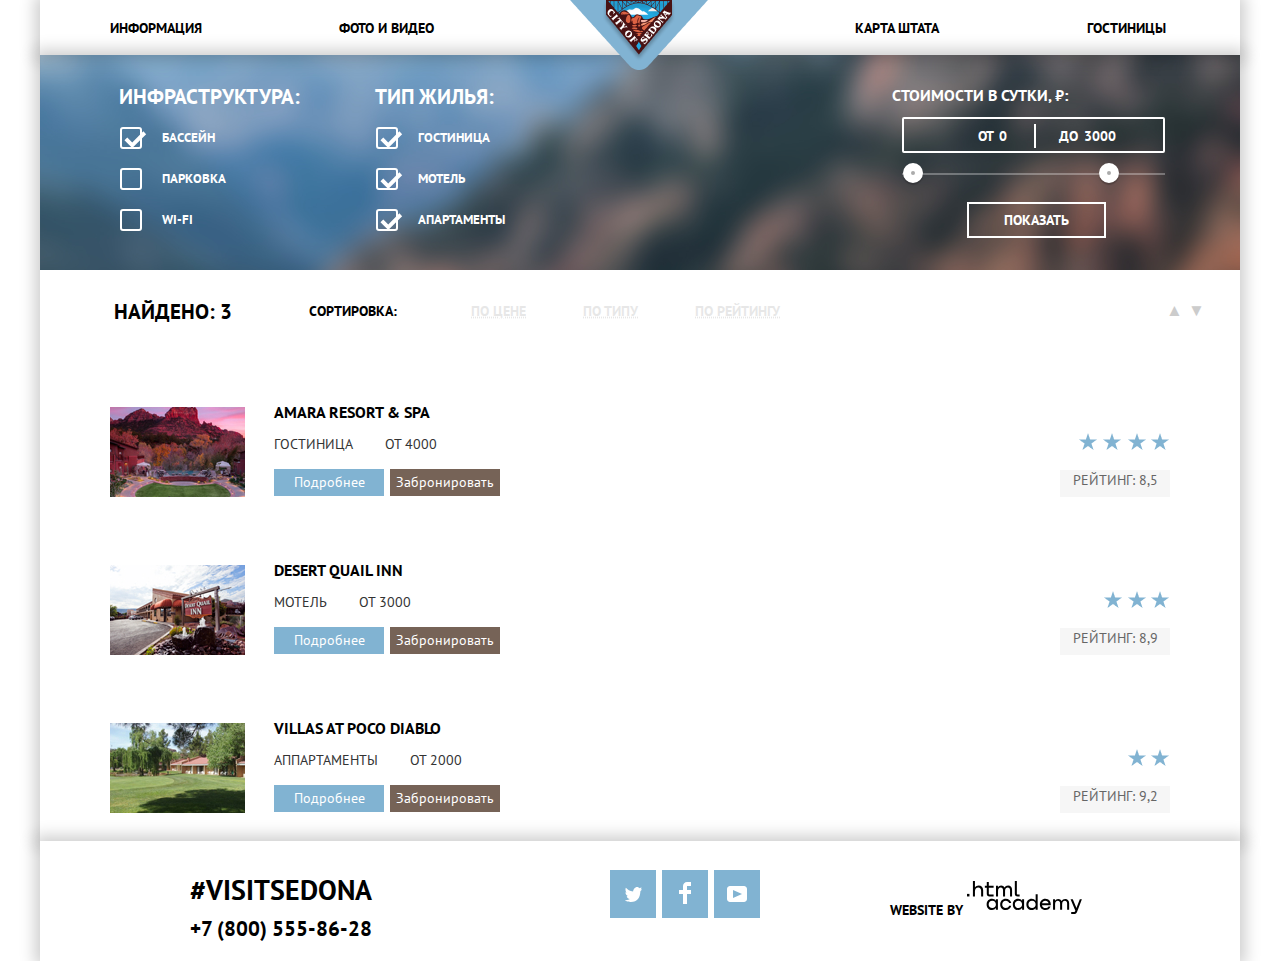
==== catalog.html @ 3631807d "Декоративные элементы на внутренней странице" ====
<!DOCTYPE html>
<html class="page" lang="en">

<head>
  <meta charset="UTF-8" />
  <meta http-equiv="X-UA-Compatible" content="IE=edge" />
  <meta name="viewport" content="width=device-width, initial-scale=1.0" />
  <title>HTML Academy: Седона</title>
  <link rel="icon" href="images/favicon/favicon.ico" />
  <link rel="preconnect" href="https://fonts.gstatic.com" />
  <link href="https://fonts.googleapis.com/css2?family=PT+Sans&display=swap" rel="stylesheet" />
  <link href="normalize.css" rel="stylesheet" />
  <link href="styles/style.css" rel="stylesheet" />
</head>

<body class="page-body">
  <header class="main-header width-site">
    <div class="header-logo">
    <a class="main-header-logo" href="index.html">
      <img src="images/logo.png" width="138" height="70" alt="Логотип проекта Седона" />
    </a>
   </div>
    <div class="header-inner">
    <nav class="main-navigation">
    <ul class="site-navigation">
            <li><a href="blank.html">Информация</a></li>
            <li><a href="blank.html">Фото и видео</a></li>
            <li><a href="blank.html">Карта штата</a></li>
            <li><a href="catalog.html">Гостиницы</a></li> 
    </ul>
    </nav>
    </div>
  </header>
  <main class="container width-site">
    <section class="type-home-2">
      <form class="selection-post" method="post" action="#">
        <div class="ability">
        <ul>
          <h2>Инфраструктура:</h2>
          <li class="filter-option"><input class="visually-hidden filter-input-checkbox" type="checkbox" name="pool" value="Бассейн" id="checkbox01" checked>
          <label for="checkbox01">Бассейн</label></li>
          <li class="filter-option"><input class="visually-hidden filter-input-checkbox" type="checkbox" name="parking" value="Парковка" id="checkbox02">
          <label for="checkbox02">Парковка</label></li>
          <li class="filter-option"><input class="visually-hidden filter-input-checkbox" type="checkbox" name="wifi" value="Парковка" id="checkbox03">
          <label for="checkbox03">Wi-Fi</label></li>
        </ul>
        </div>
        <div class="ability-1">
          <ul>
            <h2>Тип жилья:</h2>
            <li class="filter-option"><input class="visually-hidden filter-input-checkbox" type="checkbox" name="hotel" value="Гостиница" id="checkbox04" checked>
            <label for="checkbox04">Гостиница</label></li>
            <li class="filter-option"><input class="visually-hidden filter-input-checkbox" type="checkbox" name="motel" value="Мотель" id="checkbox05" checked>
            <label for="checkbox05">Мотель</label></li>
            <li class="filter-option"><input class="visually-hidden filter-input-checkbox" type="checkbox" name="apartments" value="Апартаменты" id="checkbox06" checked>
            <label for="checkbox06">Апартаменты</label></li>
          </ul>
          </div>
        <div class="price-1">
          <div class="price-title">Стоимости в сутки, ₽:</div>
          <div class="cost-control">
            <label class="cost-from">От <input type="text" name="from" value="0" id="from-value"></label>
            <label class="cost-to">До <input type="text" name="to" value="3000" id="to-value"></label>
          </div>
          <div class="cost-range">
            <div class="scale">
              <div class="bar"></div>
            </div>
            <div class="range-toggle range-toggle-min"></div>
            <div class="range-toggle range-toggle-max"></div>
          <div>
          <button type="button" name="show">Показать</button>
        </div>
      </form>
    </section>
    <section class="sort-selector">
      <h2 class="found">Найдено: 3</h2>
      <div class="sort-1">Сортировка:
      <ul class="sort">
        <li><a class="sort" href="blank.html">По цене</a></li>
        <li><a class="sort" href="blank.html">По типу</a></li>
        <li><a class="sort" href="blank.html">По рейтингу</a></li>
      </ul>
    </div>
    <div class="sorting-price">
      <ul class="sorting-price-list">
        <li><a href="#"><span class="icon-up"></span></a></li>
        <li><a><span class="icon-down active"></span></a></li>
      </ul>
    </div>
    </section>
    <section class="examples-house">
      <ul class="examples-house-hotel">
        <li class="hauses-preice">
          <div class="hause-img-1">
            <p class="hause-img">
              <img src="images/catalog/photo_catalog_1.jpg" width="135" height="90" alt="Amara Resort & Spa" />
            </p>
            <div class="submit-house">
              <a class="house" href="blank.html">
                <div class="name-hause">
                  <h3>Amara Resort & Spa</h3>
                </div>
              </a>
              <div class="hotel-text-1">
                <p class="text-3">Гостиница</p>
                <p class="text-3">от 4000</p>
              </div>
              <div class="bh">
              <button class="button-house-1" type="submit">Подробнее</button>
              <button class="button-house-2" type="submit">Забронировать</button>
            </div>
            </div>
            <div class="stars-img">
              <p>
                <img src="images/stars/stars_4.png" width="91" height="17" alt="stars" />
              </p>
              <p class="text-stars">Рейтинг: 8,5</p>
            </div>
        </li>
      </ul>
      <ul class="examples-house-hotel">
        <li class="hauses-preice">
          <div class="hause-img-1">
            <p class="hause-img">
              <img src="images/catalog/photo_catalog_2.jpg" alt="Desert Quail Inn" />
            </p>
            <div class="submit-house">
              <a class="house" href="blank.html">
                <div class="name-hause">
                  <h3>Desert Quail Inn</h3>
                </div>
              </a>
              <div class="hotel-text-1">
                <p class="text-3">Мотель</p>
                <p class="text-3">от 3000</p>
              </div>
              <div class="bh">
                <button class="button-house-1" type="submit">Подробнее</button>
                <button class="button-house-2" type="submit">
                  Забронировать
                </button>
              </div>
            </div>
            <div class="stars-img star-bad-2">
              <p>
                <img src="images/stars/stars_3.png" alt="stars" />
              </p>
              <p class="text-stars star-bad-2">Рейтинг: 8,9</p>
            </div>
        </li>
      </ul>
      <ul class="examples-house-hotel">
        <li class="hauses-preice">
            <div class="hause-img-1">
            <p class="hause-img">
              <img src="images/catalog/photo_catalog_3.jpg" alt="Villas at Poco Diablo" />
            </p>
            <div class="submit-house">
              <a class="house" href="blank.html">
                <div class="name-hause">
                  <h3>Villas at Poco Diablo</h3>
                </div>
              </a>
              <div class="hotel-text-1">
                <p class="text-3">Аппартаменты</p>
                <p class="text-3">от 2000</p>
              </div>
              <div class="bh">
              <button class="button-house-1" type="submit">Подробнее</button>
              <button class="button-house-2" type="submit">
                Забронировать
              </button>
            </div>
            </div>
            <div class="stars-img star-bad-1">
              <p>
                <img src="images/stars/stars_2.png" alt="stars" />
              </p>
              <p class="text-stars stars-bad-1">Рейтинг: 9,2</p>
            </div>
          </li>
      </ul>
    </section>
  </main>
    <footer class="main-footer width-site">
      <section class="footer-contacts">
        <h1>#VISITSEDONA</h1>
        <div>
          <a class="footer-phone" href="tel:+78005558628">+7 (800) 555-86-28</a>
        </div>
      </section>
      <section class="footer-all">
        <ul class="social-button">
          <li>
            <a class="twitter" href="#">
              <svg width="17" height="16" viewBox="0 0 17 16" xmlns="http://www.w3.org/2000/svg">
                <path
                  d="M10.95 1.14409C12.635 0.648089 13.934 1.41409 14.527 2.32309C15.2 2.09209 15.858 1.84209 16.538 1.61509C16.5249 2.30145 16.2117 2.94761 15.681 3.38309C16.366 3.55309 16.985 2.89209 16.985 2.89209C16.816 3.89209 15.979 4.68009 15.422 4.91609C15.191 11.6661 12.247 16.1331 5.34501 15.9981H4.89901C4.48901 15.9981 0.735007 15.5381 0.00100708 14.1111C2.27201 14.3071 3.89401 13.6891 4.69401 12.9341C3.73401 12.6341 2.01501 12.4571 1.71501 9.98409C2.06401 10.0901 2.27901 10.2121 2.90501 10.1031C1.70501 9.24709 0.374007 8.53009 0.448007 6.33009C0.733007 6.65809 1.51501 6.86609 1.78801 6.80209C1.08501 6.56109 -0.181993 3.44209 0.894007 1.85009C2.71201 3.70409 4.62901 5.45609 8.04601 5.62309C8.25401 3.33009 9.18301 1.79309 10.95 1.14409Z"
                  fill="white" />
              </svg>
            </a>
          </li>
          <li>
            <a class="fb" href="#">
              <svg width="12" height="22" viewBox="0 0 12 22" xmlns="http://www.w3.org/2000/svg">
                <path d="M12 4V0H8C5.79086 0 4 1.79086 4 4V8H0V12H4V22H8V12H12V8H8V4H12Z" fill="white" />
              </svg>
            </a>
          </li>
          <li>
            <a class="youtube" href="#">
              <svg width="20" height="16" viewBox="0 0 20 16" xmlns="http://www.w3.org/2000/svg">
                <path fill-rule="evenodd" clip-rule="evenodd"
                  d="M3 0H17C18.65 0 20 1.35 20 3V13C20 14.65 18.65 16 17 16H3C1.35 16 0 14.65 0 13V3C0 1.35 1.35 0 3 0ZM6.027 4.002V11.998L15.014 8L6.027 4.002Z"
                  fill="white" />
              </svg>
            </a>
          </li>
        </ul>
      </section>
      <div class="footer-name">
        <a class="footer-copyright" href="#">
          <b class="website">website by</b>
          <svg width="115" height="34" viewBox="0 0 115 34" xmlns="http://www.w3.org/2000/svg">
            <g clip-path="url(#clip0)">
              <path d="M0 12.8806V15.4567H2.45789V12.8806H0Z" />
              <path
                d="M11.6466 4.52965C10.0863 4.52965 8.82534 5.23807 8.03454 6.26851H7.94905V0H5.91864V15.4566H7.94905V10.1541C7.94905 8.02886 9.27418 6.50466 11.2191 6.50466C13.0572 6.50466 14.1258 7.87858 14.1258 9.72478V15.4566H16.1563V9.35984C16.1563 6.41878 14.3396 4.52965 11.6466 4.52965Z" />
              <path
                d="M26.6171 4.8303H21.8083V1.07349H19.7778V4.8303H17.8543V6.80531H19.7778V12.7947C19.7778 14.5121 20.7396 15.4567 22.4708 15.4567H26.6171V13.4602H22.8769C22.193 13.4602 21.8083 13.0738 21.8083 12.4083V6.80531H26.6171V4.8303Z" />
              <path
                d="M41.1215 4.55103C39.497 4.55103 38.2576 5.34532 37.5736 6.61191H37.5095C36.8897 5.3668 35.7356 4.55103 34.154 4.55103C32.7434 4.55103 31.6746 5.30238 31.0336 6.35431H30.948V4.83011H29.0031V15.4565H31.0336V10.0038C31.0336 8.00729 32.0806 6.54752 33.6624 6.50458C35.1584 6.46164 36.0347 7.53502 36.0347 9.14507V15.4565H38.0652V9.83203C38.0652 7.44915 39.4758 6.50458 40.6941 6.50458C42.1688 6.50458 43.0452 7.53502 43.0452 9.14507V15.4565H45.0754V8.9304C45.0754 6.35431 43.6221 4.55103 41.1215 4.55103Z" />
              <path
                d="M47.8272 12.7088C47.8272 14.4476 48.8104 15.4566 50.627 15.4566H52.636V13.4816H50.9262C50.2422 13.4816 49.8574 13.0952 49.8574 12.4297V0H47.8272V12.7088Z" />
              <path
                d="M28.9048 19.7063H28.8192C28.027 18.6392 26.7424 17.8923 25.0295 17.8709C21.882 17.8282 19.6338 20.1544 19.6338 23.441C19.6338 26.749 21.9248 29.0752 25.008 29.0326C26.7637 29.0111 28.027 28.2215 28.8192 27.0903H28.9048V28.7336H30.9176V18.1697H28.9048V19.7063ZM25.3077 27.0691C23.081 27.0691 21.6679 25.4471 21.6679 23.441C21.6679 21.435 23.081 19.813 25.3077 19.813C27.4703 19.813 28.8836 21.435 28.8836 23.441C28.8836 25.4259 27.4703 27.0691 25.3077 27.0691Z" />
              <path
                d="M44.2094 22.0111C43.7169 19.6208 41.5972 17.8708 38.8138 17.8708C35.4523 17.8708 33.2042 20.3251 33.2042 23.4409C33.2042 26.5567 35.4523 29.0325 38.8138 29.0325C41.5972 29.0325 43.7169 27.2397 44.2094 24.8281H42.0898C41.6616 26.1727 40.3983 27.0903 38.8353 27.0903C36.6513 27.0903 35.238 25.447 35.238 23.4409C35.238 21.4349 36.6513 19.8129 38.8353 19.8129C40.4624 19.8129 41.6616 20.7733 42.0898 22.0111H44.2094Z" />
              <path
                d="M55.0836 19.7063H54.998C54.2058 18.6392 52.921 17.8923 51.208 17.8709C48.0606 17.8282 45.8125 20.1544 45.8125 23.441C45.8125 26.749 48.1035 29.0752 51.1866 29.0326C52.9425 29.0111 54.2058 28.2215 54.998 27.0903H55.0836V28.7336H57.0962V18.1697H55.0836V19.7063ZM51.4865 27.0691C49.2596 27.0691 47.8465 25.4471 47.8465 23.441C47.8465 21.435 49.2596 19.813 51.4865 19.813C53.6491 19.813 55.0621 21.435 55.0621 23.441C55.0621 25.4259 53.6491 27.0691 51.4865 27.0691Z" />
              <path
                d="M68.6538 19.813H68.5682C67.776 18.6819 66.4483 17.8923 64.7568 17.871C61.6738 17.8283 59.3827 20.1545 59.3827 23.4624C59.3827 26.749 61.6309 29.0753 64.7783 29.0326C66.4483 29.0111 67.776 28.2642 68.5468 27.1972H68.6538V28.7336H70.6665V13.3679H68.6538V19.813ZM65.0568 27.0904C62.8298 27.0904 61.4168 25.4685 61.4168 23.4624C61.4168 21.4563 62.8298 19.8343 65.0568 19.8343C67.2193 19.8343 68.6324 21.4776 68.6324 23.4624C68.6324 25.4685 67.2193 27.0904 65.0568 27.0904Z" />
              <path
                d="M78.3297 17.8708C75.0752 17.8708 72.8483 20.3678 72.8483 23.4623C72.8483 26.4714 74.9467 29.0325 78.3724 29.0325C80.8561 29.0325 82.8475 27.6879 83.5541 25.447H81.4342C80.9634 26.4502 79.8286 27.0903 78.4582 27.0903C76.5312 27.0903 75.1608 25.8098 75.0109 24.1666H83.7682C84.0464 20.6452 81.8412 17.8708 78.3297 17.8708ZM78.2868 19.8129C79.9783 19.8129 81.2416 20.8586 81.5627 22.3739H75.0538C75.3535 20.88 76.6168 19.8129 78.2868 19.8129Z" />
              <path
                d="M98.1985 17.8921C96.5713 17.8921 95.3295 18.6817 94.6443 19.9409H94.5799C93.9591 18.703 92.8029 17.8921 91.2184 17.8921C89.8054 17.8921 88.7347 18.639 88.0924 19.6848H88.0068V18.1695H86.0583V28.7334H88.0924V23.3128C88.0924 21.328 89.1417 19.8768 90.7261 19.8341C92.2247 19.7915 93.1028 20.8585 93.1028 22.4591V28.7334H95.1368V23.1421C95.1368 20.7732 96.5499 19.8341 97.7703 19.8341C99.2477 19.8341 100.125 20.8585 100.125 22.4591V28.7334H102.16V22.2457C102.16 19.6848 100.704 17.8921 98.1985 17.8921Z" />
              <path
                d="M109.441 27.0477L105.801 18.1697H103.553L108.392 29.7368L108.371 29.7794C108.028 30.6544 107.643 30.9745 106.701 30.9745H104.196V33.0019H106.701C108.542 33.0019 109.527 32.1696 110.212 30.3769L114.88 18.1697H112.803L109.441 27.0477Z" />
            </g>
            <defs>
              <clipPath id="clip0">
                <rect width="115" height="33.0294" fill="white" />
              </clipPath>
            </defs>
          </svg>
        </a>
      </div>
    </footer>
</body>

</html>
---- styles/style.css ----
:root {
  --basic-black: #000000;
  --basic-gray: #333333;
  --basic-ligt-blue: #23a9e1;
  --basic-hover: #669ec0;
  --basic-darker-blue: #81b3d2;
  --blue: #5496bd;
  --basic-white: #ffffff;
  --basic-gray-white: #f2f2f2;
  --basic-extra-gray: #cacaca;
  --basic-ligt-gray: #a9a9a9;
  --basic-gray-light: #ababab;
  --color-white: #bdbbbc;
  --basic-brown: #491213;
  --light-brown: #766357;
  --light-brown-two: #604e43;
  --light-brown-three: #503e33;
}
body {
  min-width: 1200px;
  margin: 0;
  padding: 0;
  font-family: "PT Sans", Arial, sans-serif;
  font-size: 14px;
  line-height: 21px;
  font-weight: 700;
  color: var(--basic-black);
  text-transform: uppercase;
  background-color: var(--basic-white);
  min-height: 100%;
  display: grid;
  grid-template-rows: min-content 1fr min-content;
  align-content: start;
}

.page {
  height: 100%;
}

a {
  text-decoration: none;
}

img {
  max-width: 100%;
  height: auto;
}

.main-navigation {
  font-size: 14px;
  line-height: 26px;
  padding: 0 70px;
  color: var(--basic-black);
  background-color: transparent;
}

.site-navigation,
.news-list,
.social-button,
.examples-house-hotel,
.sort,
.ability-list,
.sort {
  list-style: none;
}

.site-navigation-current a:not([href]) {
  background-color: var(--basic-white);
}

.site-navigation a,
.user-navigation a,
.website {
  color: var(--basic-black);
}

.site-navigation a:hover,
.house:hover {
  color: var(--basic-darker-blue);
}

nav {
  display: block;
}

.header-logo {
  position: absolute;
  top: 0;
  left: 0;
  right: 0;
  margin: auto;
  width: 140px;
}

.sort {
  color: var(--basic-black);
  opacity: 0.3;
  text-decoration: underline;
  text-decoration-style: dotted;
}

.sort:hover {
  color: var(--basic-darker-blue);
  opacity: 1;
  text-decoration: underline;
  text-decoration-style: dotted;
}

.sort:focus {
  color: var(--basic-black);
  opacity: 1;
  text-decoration: underline;
  text-decoration-style: dotted;
}

.site-navigation a:focus,
.house:focus h3 {
  color: var(--basic-black);
  mix-blend-mode: normal;
  opacity: 0.3;
}

.main-footer {
  color: var(--basic-black);
  background-color: var(--basic-white);
  display: grid;
  grid-template-columns: 1fr 1fr 1fr;
  grid-template-areas: "footer-contacts social-button footer-copyrigh";
  align-items: center;
  max-width: 1200px;
  min-height: 120px;
  position: relative;
  z-index: 1;
}

.footer-phone,
.sedona-center {
  color: var(--basic-black);
  font-size: 21px;
}

.sedona-2 {
  color: #333333;
}

.map {
  position: static;
}

.button-house-1 {
  background-color: var(--basic-darker-blue);
  width: 110px;
  height: 27px;
  text-align: center;
  margin-bottom: 3px;
  margin-right: 6px;
  border: 0;
  color: var(--basic-white);
  font-size: 14px;
  line-height: 21px;
}

.button-house-2 {
  background-color: var(--light-brown);
  width: 110px;
  height: 27px;
  text-align: center;
  border: 0;
  color: var(--basic-white);
  font-size: 14px;
  line-height: 21px;
}

.bh {
  margin-left: 29px;
  display: flex;
}

.button-house-2:hover {
  background-color: var(--light-brown-two);
}

.button-house-2:focus {
  background-color: var(--light-brown-three);
}

.button-house-1:hover {
  background-color: var(--basic-hover);
}

.button-house-1:focus {
  background-color: var(--blue);
}

.button-search-hotel {
  background-color: var(--light-brown);
  color: var(--basic-white);
  max-width: 568px;
  width: 100%;
  display: block;
  text-align: center;
  font-size: 21px;
  line-height: 26px;
  padding: 30px 0;
  position: relative;
  left: 50%;
  transform: translate(-50%, 0);
}

.button-search-hotel:hover {
  background-color: var(--light-brown-two);
}

.house,
.footer-shell {
  color: var(--basic-black);
  list-style: none;
}

.inter {
  text-align: center;
  font-size: 30px;
  line-height: 24px;
  font-style: normal;
}

.inter-2 {
  text-align: center;
  font-family: PT Sans;
  font-style: normal;
  font-weight: bold;
  font-size: 14px;
  line-height: 24px;
  color: #000000;
}

.twitter {
  background-color: var(--basic-darker-blue);
  background-position: center;
  background-size: cover;
  width: 46px;
  max-height: 48px;
  display: block;
  text-align: center;
  padding: 16px 0;
  box-sizing: border-box;
  margin-right: 6px;
}

.fb {
  background-color: var(--basic-darker-blue);
  background-position: center;
  background-size: cover;
  width: 46px;
  max-height: 48px;
  display: block;
  text-align: center;
  padding: 12px 0;
  box-sizing: border-box;
  margin-right: 6px;
}

.youtube {
  background-color: var(--basic-darker-blue);
  background-position: center;
  background-size: cover;
  width: 46px;
  max-height: 48px;
  display: block;
  text-align: center;
  padding: 16px 0;
  box-sizing: border-box;
}

.twitter:hover,
.fb:hover,
.youtube:hover {
  background-color: var(--basic-hover);
}

.twitter:focus,
.fb:focus,
.youtube:focus {
  background: var(--blue);
}

.footer-copyright:hover {
  color: var(--basic-darker-blue);
}

.lol {
  padding: 0;
  margin: 0;
  background-position: center;
  background-size: cover;
}

.footer-copyright:hover {
  fill: var(--basic-darker-blue);
}

.footer-copyright:focus {
  fill: var(--color-white);
}

.main-header {
  margin-bottom: 70px;
  display: grid;
  position: relative;
}

.main-header ul {
  display: flex;
  margin: 0;
}

ul {
  padding: 0;
  align-items: center;
  min-height: 55px;
}

.site-navigation li:nth-child(1) {
  margin-right: auto;
}

.site-navigation li:nth-child(2) {
  margin-right: auto;
  padding-right: 148px;
}

.site-navigation li:nth-child(3) {
  margin-left: auto;
  padding-right: 12px;
}

.site-navigation li:nth-child(4) {
  margin-left: auto;
  padding-right: 4px;
}

.footer-all {
  display: flex;
  justify-content: center;
}

.container {
  margin: 0 auto;
  margin-right: auto;
  margin-left: auto;
  box-shadow: 0px 0px 15px 5px rgb(0 1 1 / 20%);
}

.width-site {
  width: 1200px;
  margin: 0 auto;
  margin-right: auto;
  margin-left: auto;
  box-shadow: 0px 0px 15px 5px rgb(0 1 1 / 20%);
}

.features {
  display: grid;
  grid-template-columns: 1fr 1fr;
}

.news-list {
  margin: 0;
  padding: 0;
  display: grid;
  grid-template-columns: 1fr 1fr 1fr;
}

.features-list {
  display: grid;
  grid-template-columns: 1fr 1fr 1fr;
  width: 1200px;
  background-color: #eeeeee;
  margin-bottom: 0;
  margin: 0;
  list-style: none;
}

.icon-live,
.icon-burger,
.icon-souvenirs {
  width: 400px;
  min-height: 285px;
  text-align: center;
  margin-top: 60px;
  background-color: #eeeeee;
}

.road,
.good-road,
.few-tourists {
  min-height: 256px;
  text-align: center;
  line-height: 30px;
  background-color: #eeeeee;
}

.news-1 {
  color: #333333;
}

.features-list p,
.news-list p {
  margin: 0 10px;
}

.photo {
  display: grid;
}

.bridge-photo {
  display: grid;
}

.bridge {
  display: grid;
  grid-template-columns: 1fr 1fr;
}

.footer-contacts {
  max-width: 327px;
  max-height: 121px;
  justify-content: left;
  margin-left: 150px;
}

.social-button {
  display: inline-flex;
  justify-content: center;
  max-width: 400px;
  max-height: 120px;
  margin-top: 0;
  margin-left: 90px;
  text-align: center;
}

.footer-name {
  max-width: 200px;
  max-height: 120px;
  margin-left: 50px;
}

.type-home-2 {
  box-sizing: border-box;
  min-height: 215px;
  max-height: 217px;
  max-width: 1200px;
  color: #ffffff;
  background: #5d7284;
  background-repeat: no-repeat;
  background-position: center;
  background-image: url("../images/background-filter.png");
}

.found,
.sort,
.sort-1,
.sort-selector,
.sorting-price-list {
  display: flex;
  margin-right: 40px;
  margin-left: 37px;
  align-items: center;
}

.sort {
  margin-right: 20px;
}

.sort-1 {
  margin-right: -35px;
}

.ability-1 {
  display: inline-flex;
}

.type-home-2 {
  height: 125px;
}

.button-see-1 {
  display: flex;
  justify-content: center;
}

.hauses-preice {
  width: 100%;
  justify-content: space-between;
  display: flex;
  align-items: flex-end;
}

.hause-img {
  margin-right: 0px;
  margin-top: 40px;
  margin-left: 70px;
  padding: 0px;
  display: flex;
  flex-flow: row nowrap;
  align-items: center;
}

.text-stars {
  color: #666666;
  background-color: #f6f6f6;
  width: 110px;
  height: 27px;
  text-align: center;
  font-size: 13px;
  font-family: PT Sans;
  font-style: normal;
  font-weight: normal;
  font-size: 14px;
  line-height: 21px;
}

.hotel-text-1 {
  display: flex;
  margin-left: 29px;
}

.text-3 {
  margin-right: 32px;
  margin-top: 0px;
  color: #333333;
  font-family: PT Sans;
  font-style: normal;
  font-weight: normal;
  font-size: 14px;
}

.hause-img-1 {
  display: flex;
  align-items: center;
}

.stars-img {
  margin-top: 52px;
  margin-left: 560px;
  text-align: right;
}

.name-hause {
  margin-top: 23px;
  margin-bottom: -5px;
  margin-left: 29px;
}

.sedona-1 {
  width: 400px;
  min-height: 256px;
  text-align: center;
  display: flex;
  flex-direction: column;
  background-color: #81b3d2;
  color: #fff;
  font-family: "PT Sans";
  font-style: normal;
  font-weight: bold;
  line-height: 28px;
  align-items: center;
  text-transform: uppercase;
}

.photo,
.bridge-photo {
  width: 800px;
  min-height: 256px;
}

.visually-hidden {
  position: absolute;
  width: 1px;
  height: 1px;
  margin: -1px;
  border: 0;
  padding: 0;
  white-space: nowrap;
  clip-path: inset(100%);
  clip: rect(0 0 0 0);
  overflow: hidden;
}

.selection-post {
  display: flex;
  padding: 0 72px;
  margin-left: 50px;
  margin-right: 72px;
  padding-bottom: 7px;
  width: 1056px;
}

.ability ul {
  width: 256px;
  margin-top: 31px;
  list-style: none;
}

.ability-1 ul {
  width: 274px;
  list-style: none;
}

.filter-option label {
  position: relative;
  display: block;
  cursor: pointer;
  user-select: none;
  margin-top: 20px;
  font-style: "PT Sans";
  font-style: normal;
  font-size: 13px;
  display: flex;
  align-items: center;
  text-transform: uppercase;
}

.filter-input-checkbox + label::before {
  content: "";
  position: absolute;
  left: -42px;
  top: 0;
  min-width: 18px;
  min-height: 18px;
  border: 2px solid var(--basic-white);
  border-radius: 3px;
}

.filter-input-checkbox:checked + label::after {
  content: "";
  position: absolute;
  top: 4px;
  left: -38px;
  width: 25px;
  height: 20px;
  background-repeat: no-repeat;
  background-position: 0 0;
  background-image: url("../images/checker.svg");
}

.selection-post h2 {
  width: 180px;
  margin-left: -43px;
}

.price-1 {
  position: relative;
  box-sizing: border-box;
  width: 520px;
  padding-left: 200px;
  margin-top: 30px;
  margin-right: 53px;
}

.price-title {
  margin-bottom: 11px;
  font-size: 16px;
  font-weight: bold;
}

.cost-control {
  position: relative;
  margin-bottom: 20px;
  margin-left: 10px;
  border: 2px solid var(--basic-white);
  border-radius: 2px;
  height: 32px;
}

.cost-control,
.cost-from {
  padding-left: 37px;
}

.cost-control label {
  display: inline-block;
  vertical-align: middle;
  height: 34px;
  width: 77px;
  cursor: pointer;
}

.cost-control input {
  width: 50px;
  color: inherit;
  font: inherit;
  border: none;
  background: none;
  line-height: 32px;
}

.price-1 button {
  font: inherit;
  margin: 0;
  overflow: visible;
  position: absolute;
  right: 59px;
  bottom: 6px;
  padding: 6px 35px;
  text-transform: uppercase;
  color: var(--basic-white);
  border: 2px solid var(--basic-white);
  background: none;
  font-size: 14px;
  line-height: 20px;
}

.price-1 button:hover {
  background-color: var(--basic-white);
  color: black;
  cursor: pointer;
}

.cost-control::after {
  position: absolute;
  top: 5px;
  left: 50%;
  height: 22px;
  content: "";
  border: 1px solid var(--basic-white);
}

.cost-range .scale {
  height: 2px;
  margin-left: 10px;
  background: rgba(255, 255, 255, 0.3);
}

.range-toggle {
  position: absolute;
  top: 78px;
  left: 211px;
  width: 4px;
  height: 4px;
  cursor: pointer;
  border: 8px solid var(--basic-white);
  border-radius: 50%;
  background-color: #ababab;
  box-shadow: 0 2px 1px 0 rgb(0 1 1 / 20%);
}

.range-toggle:hover {
  border: 10px solid var(--basic-white);
}

.range-toggle-max {
  left: 86%;
}

.sorting-price {
  position: absolute;
  width: 1px;
  color: #cacaca;
  margin-left: 1040px;
  margin-top: 245px;
  display: flex;
}

.icon-up:hover {
  color: var(--basic-black);
}

.icon-down:hover {
  color: var(--basic-black);
  cursor: pointer;
}

.icon-up:active {
  color: #81b3d2;
}

.icon-down:active {
  color: #81b3d2;
}

.sorting-price-list {
  -webkit-box-pack: end;
  -webkit-justify-content: flex-end;
  -ms-flex-pack: end;
  justify-content: flex-end;
}

.sorting-price-list li {
  display: block;
  padding-left: 12px;
  height: 268px;
  width: 10px;
  font-size: 17px;
}

.sorting-price-list a {
  background-color: transparent;
}

.sorting-price-list span {
  color: #cccccc;
  line-height: 20px;
}

.icon-up::before {
  content: "\25b2";
}

.icon-down::before {
  content: "\25bc";
}
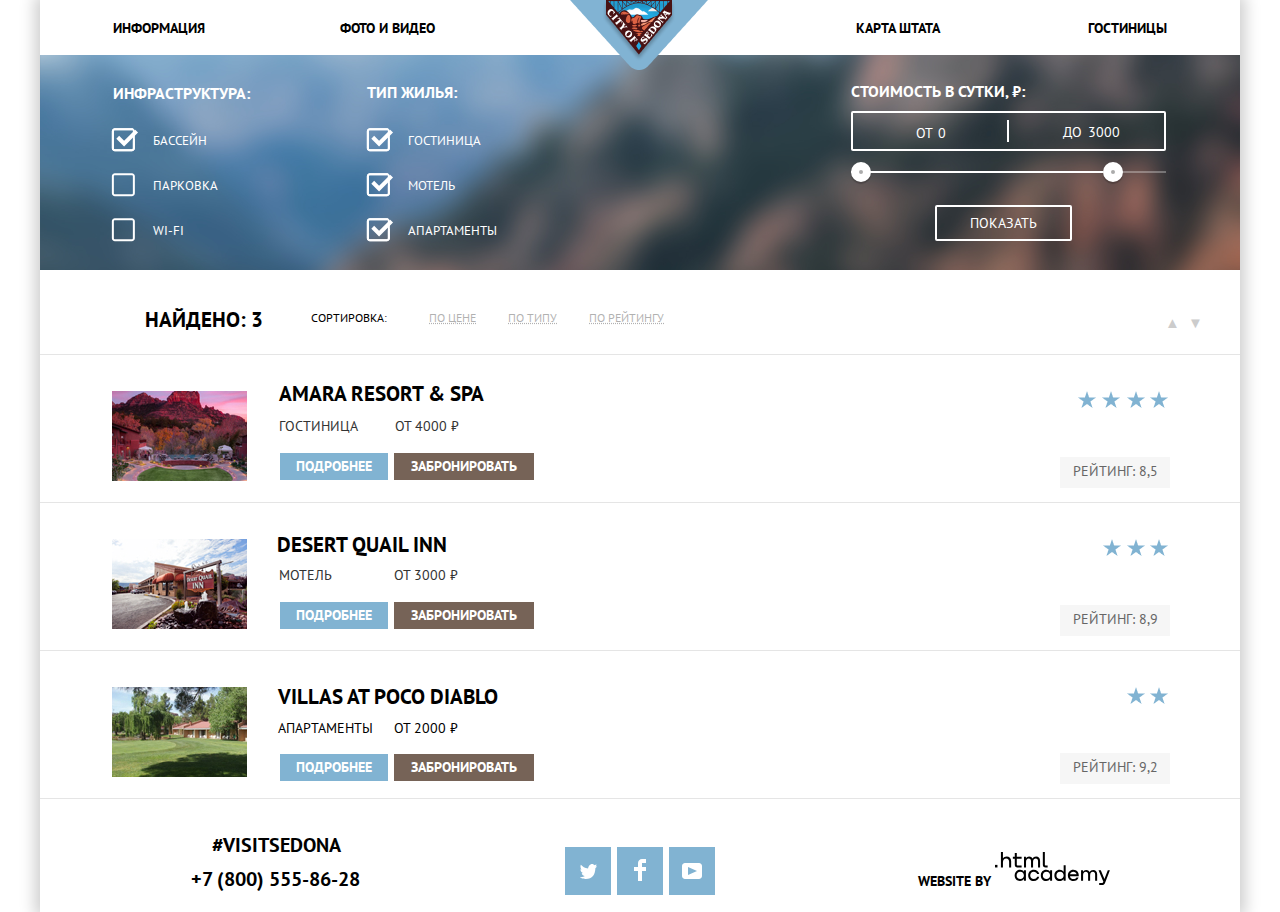
==== commit 6cd87b1f: "Декоративные элементы_2" ====
--- a/catalog.html
+++ b/catalog.html
@@ -14,6 +14,7 @@
 </head>
 
 <body class="page-body">
+  <div class="container">
   <header class="main-header width-site">
     <div class="header-logo">
     <a class="main-header-logo" href="index.html">
@@ -32,11 +33,11 @@
     </div>
   </header>
   <main class="container width-site">
-    <section class="type-home-2">
+    <section class="type-home-2 ">
       <form class="selection-post" method="post" action="#">
         <div class="ability">
-        <ul>
-          <h2>Инфраструктура:</h2>
+          <h2 class="ability-text">Инфраструктура:</h2>
+        <ul class="infr">
           <li class="filter-option"><input class="visually-hidden filter-input-checkbox" type="checkbox" name="pool" value="Бассейн" id="checkbox01" checked>
           <label for="checkbox01">Бассейн</label></li>
           <li class="filter-option"><input class="visually-hidden filter-input-checkbox" type="checkbox" name="parking" value="Парковка" id="checkbox02">
@@ -46,8 +47,8 @@
         </ul>
         </div>
         <div class="ability-1">
+          <h2 class="ability-text-1">Тип жилья:</h2>
           <ul>
-            <h2>Тип жилья:</h2>
             <li class="filter-option"><input class="visually-hidden filter-input-checkbox" type="checkbox" name="hotel" value="Гостиница" id="checkbox04" checked>
             <label for="checkbox04">Гостиница</label></li>
             <li class="filter-option"><input class="visually-hidden filter-input-checkbox" type="checkbox" name="motel" value="Мотель" id="checkbox05" checked>
@@ -56,30 +57,31 @@
             <label for="checkbox06">Апартаменты</label></li>
           </ul>
           </div>
-        <div class="price-1">
-          <div class="price-title">Стоимости в сутки, ₽:</div>
-          <div class="cost-control">
-            <label class="cost-from">От <input type="text" name="from" value="0" id="from-value"></label>
-            <label class="cost-to">До <input type="text" name="to" value="3000" id="to-value"></label>
-          </div>
-          <div class="cost-range">
-            <div class="scale">
-              <div class="bar"></div>
-            </div>
-            <div class="range-toggle range-toggle-min"></div>
-            <div class="range-toggle range-toggle-max"></div>
-          <div>
-          <button type="button" name="show">Показать</button>
-        </div>
+        <div class="filter-range">
+ <div class="filter-range-title">Стоимость в сутки, &#8381;:</div>
+  <div class="price-controls">
+    <label class="min-price">от <input type="text" name="min-price" value="0"></label>
+    <label class="max-price">до <input type="text" name="max-price" value="3000"></label>
+  </div>
+  <div class="range-controls">
+    <div class="scale">
+      <div class="bar"></div>
+    </div>
+    <div class="range-toggle range-toggle-min"></div>
+    <div class="range-toggle range-toggle-max"></div>
+  </div>
+ <button class="btn-transparent" type="submit">Показать</button>
+ </div>
       </form>
     </section>
     <section class="sort-selector">
       <h2 class="found">Найдено: 3</h2>
-      <div class="sort-1">Сортировка:
+      <div class="sort-1">
+        <p class="sort-text">Сортировка:</p>
       <ul class="sort">
-        <li><a class="sort" href="blank.html">По цене</a></li>
-        <li><a class="sort" href="blank.html">По типу</a></li>
-        <li><a class="sort" href="blank.html">По рейтингу</a></li>
+        <li><a href="blank.html">По цене</a></li>
+        <li><a href="blank.html">По типу</a></li>
+        <li><a href="blank.html">По рейтингу</a></li>
       </ul>
     </div>
     <div class="sorting-price">
@@ -96,23 +98,24 @@
             <p class="hause-img">
               <img src="images/catalog/photo_catalog_1.jpg" width="135" height="90" alt="Amara Resort & Spa" />
             </p>
+            </div>
             <div class="submit-house">
-              <a class="house" href="blank.html">
                 <div class="name-hause">
-                  <h3>Amara Resort & Spa</h3>
+                  <a class="house" href="blank.html">
+                  <h3 class="amara-h">Amara Resort & Spa</h3>
+                </a>
                 </div>
-              </a>
               <div class="hotel-text-1">
                 <p class="text-3">Гостиница</p>
-                <p class="text-3">от 4000</p>
+                <p class="text-3">от 4000 &#8381;</p>
               </div>
               <div class="bh">
               <button class="button-house-1" type="submit">Подробнее</button>
               <button class="button-house-2" type="submit">Забронировать</button>
-            </div>
+              </div>
             </div>
             <div class="stars-img">
-              <p>
+              <p class="stars-images">
                 <img src="images/stars/stars_4.png" width="91" height="17" alt="stars" />
               </p>
               <p class="text-stars">Рейтинг: 8,5</p>
@@ -125,15 +128,16 @@
             <p class="hause-img">
               <img src="images/catalog/photo_catalog_2.jpg" alt="Desert Quail Inn" />
             </p>
+            </div>
             <div class="submit-house">
+              <div class="name-hause">
               <a class="house" href="blank.html">
-                <div class="name-hause">
-                  <h3>Desert Quail Inn</h3>
-                </div>
+                  <h3 class="desert-h">Desert Quail Inn</h3>
               </a>
-              <div class="hotel-text-1">
-                <p class="text-3">Мотель</p>
-                <p class="text-3">от 3000</p>
+            </div>
+              <div class="hotel-text-2">
+                <p class="text-desert">Мотель</p>
+                <p class="text-desert">от 3000 &#8381;</p>
               </div>
               <div class="bh">
                 <button class="button-house-1" type="submit">Подробнее</button>
@@ -143,7 +147,7 @@
               </div>
             </div>
             <div class="stars-img star-bad-2">
-              <p>
+              <p class="stars-images">
                 <img src="images/stars/stars_3.png" alt="stars" />
               </p>
               <p class="text-stars star-bad-2">Рейтинг: 8,9</p>
@@ -156,17 +160,18 @@
             <p class="hause-img">
               <img src="images/catalog/photo_catalog_3.jpg" alt="Villas at Poco Diablo" />
             </p>
+            </div>
             <div class="submit-house">
               <a class="house" href="blank.html">
                 <div class="name-hause">
-                  <h3>Villas at Poco Diablo</h3>
-                </div>
+                  <h3 class="villas-h">Villas at Poco Diablo</h3>
               </a>
-              <div class="hotel-text-1">
-                <p class="text-3">Аппартаменты</p>
-                <p class="text-3">от 2000</p>
-              </div>
-              <div class="bh">
+            </div>
+              <div class="hotel-text-3">
+                <p class="hotel-villas">Апартаменты</p>
+                <p class="hotel-villas">от 2000 &#8381;</p>
+              </div>
+              <div class="bh bh-villas">
               <button class="button-house-1" type="submit">Подробнее</button>
               <button class="button-house-2" type="submit">
                 Забронировать
@@ -174,7 +179,7 @@
             </div>
             </div>
             <div class="stars-img star-bad-1">
-              <p>
+              <p class="stars-images">
                 <img src="images/stars/stars_2.png" alt="stars" />
               </p>
               <p class="text-stars stars-bad-1">Рейтинг: 9,2</p>
@@ -182,8 +187,8 @@
           </li>
       </ul>
     </section>
-  </main>
-    <footer class="main-footer width-site">
+   </main>
+    <footer class="main-footer">
       <section class="footer-contacts">
         <h1>#VISITSEDONA</h1>
         <div>
@@ -257,6 +262,7 @@
         </a>
       </div>
     </footer>
+  </div>
 </body>
 
 </html>
--- a/styles/style.css
+++ b/styles/style.css
@@ -1,7 +1,7 @@
 :root {
   --basic-black: #000000;
   --basic-gray: #333333;
-  --basic-ligt-blue: #23a9e1;
+  --basic-ligt-blue: #137daa;
   --basic-hover: #669ec0;
   --basic-darker-blue: #81b3d2;
   --blue: #5496bd;
@@ -23,7 +23,6 @@
   font-family: "PT Sans", Arial, sans-serif;
   font-size: 14px;
   line-height: 21px;
-  font-weight: 700;
   color: var(--basic-black);
   text-transform: uppercase;
   background-color: var(--basic-white);
@@ -58,10 +57,15 @@
 .news-list,
 .social-button,
 .examples-house-hotel,
-.sort,
+.sort a,
 .ability-list,
 .sort {
   list-style: none;
+}
+
+.examples-house-hotel {
+  display: block;
+  margin: 0;
 }
 
 .site-navigation-current a:not([href]) {
@@ -92,21 +96,21 @@
   width: 140px;
 }
 
-.sort {
+.sort a {
   color: var(--basic-black);
   opacity: 0.3;
   text-decoration: underline;
   text-decoration-style: dotted;
 }
 
-.sort:hover {
+.sort a:hover {
   color: var(--basic-darker-blue);
   opacity: 1;
   text-decoration: underline;
   text-decoration-style: dotted;
 }
 
-.sort:focus {
+.sort a:focus {
   color: var(--basic-black);
   opacity: 1;
   text-decoration: underline;
@@ -127,24 +131,44 @@
   grid-template-columns: 1fr 1fr 1fr;
   grid-template-areas: "footer-contacts social-button footer-copyrigh";
   align-items: center;
-  max-width: 1200px;
-  min-height: 120px;
   position: relative;
   z-index: 1;
+  width: 1200px;
+  margin: 0 auto;
+  margin-right: auto;
+  margin-left: auto;
 }
 
 .footer-phone,
 .sedona-center {
   color: var(--basic-black);
-  font-size: 21px;
+  margin-left: -21px;
+  font-size: 20px;
 }
 
 .sedona-2 {
   color: #333333;
 }
 
-.map {
-  position: static;
+.footer-wrapper {
+  bottom: 0;
+  height: 120px;
+  background: rgba(255,255,255,.5);
+  -webkit-box-align: center;
+  -ms-flex-align: center;
+  align-items: center;
+  display: flex;
+  margin-top: -120px;
+  width: 1200px;
+  margin-left: auto;
+  display: grid;
+  grid-template-columns: 1fr 1fr 1fr;
+  grid-template-areas: "footer-contacts social-button footer-copyrigh";
+  align-items: center;
+}
+
+.map img {
+  display: block;
 }
 
 .button-house-1 {
@@ -158,26 +182,33 @@
   color: var(--basic-white);
   font-size: 14px;
   line-height: 21px;
+  text-transform: uppercase;
+  font-weight: bold;
 }
 
 .button-house-2 {
   background-color: var(--light-brown);
-  width: 110px;
+  width: 142px;
   height: 27px;
   text-align: center;
+  margin-right: -28px;
   border: 0;
   color: var(--basic-white);
   font-size: 14px;
   line-height: 21px;
+  text-transform: uppercase;
+  font-weight: bold;
 }
 
 .bh {
-  margin-left: 29px;
-  display: flex;
+  margin-left: 30px;
+  display: flex;
+  margin-bottom: 8px;
 }
 
 .button-house-2:hover {
   background-color: var(--light-brown-two);
+  cursor: pointer;
 }
 
 .button-house-2:focus {
@@ -186,10 +217,24 @@
 
 .button-house-1:hover {
   background-color: var(--basic-hover);
+  cursor: pointer;
 }
 
 .button-house-1:focus {
   background-color: var(--blue);
+}
+
+.icons {
+  margin-left: -2px;
+  margin-top: 6px;
+}
+
+.icons-3 {
+  margin-top: 3px;
+}
+
+.map {
+  position: relative;
 }
 
 .button-search-hotel {
@@ -199,9 +244,11 @@
   width: 100%;
   display: block;
   text-align: center;
+  margin-top: 42px;
   font-size: 21px;
-  line-height: 26px;
-  padding: 30px 0;
+  font-weight: bold;
+  line-height: 31px;
+  padding: 26px 0;
   position: relative;
   left: 50%;
   transform: translate(-50%, 0);
@@ -215,22 +262,26 @@
 .footer-shell {
   color: var(--basic-black);
   list-style: none;
+  font-size: 18px;
 }
 
 .inter {
   text-align: center;
-  font-size: 30px;
+  font-size: 25px;
   line-height: 24px;
   font-style: normal;
 }
 
+.inter h3 {
+  font-weight: 700;
+}
+
 .inter-2 {
   text-align: center;
-  font-family: PT Sans;
+  font-family: "PT Sans", Arial, sans-serif;
   font-style: normal;
-  font-weight: bold;
-  font-size: 14px;
-  line-height: 24px;
+  font-size: 14px;
+  line-height: 27px;
   color: #000000;
 }
 
@@ -307,6 +358,8 @@
   margin-bottom: 70px;
   display: grid;
   position: relative;
+  font-weight: bold;
+  box-shadow: 0px -10px 15px 10px rgb(0 1 1 / 20%);
 }
 
 .main-header ul {
@@ -322,26 +375,29 @@
 
 .site-navigation li:nth-child(1) {
   margin-right: auto;
+  padding-left: 3px;
 }
 
 .site-navigation li:nth-child(2) {
   margin-right: auto;
-  padding-right: 148px;
+  padding-right: 150px;
 }
 
 .site-navigation li:nth-child(3) {
   margin-left: auto;
-  padding-right: 12px;
+  padding-right: 13px;
 }
 
 .site-navigation li:nth-child(4) {
   margin-left: auto;
-  padding-right: 4px;
+  padding-right: 3px;
 }
 
 .footer-all {
   display: flex;
   justify-content: center;
+  margin-left: -90px;
+  margin-top: 8px;
 }
 
 .container {
@@ -351,12 +407,16 @@
   box-shadow: 0px 0px 15px 5px rgb(0 1 1 / 20%);
 }
 
+.shadow {
+  box-shadow: 0px 0px 15px 5px rgb(0 1 1 / 20%);
+}
+
 .width-site {
   width: 1200px;
   margin: 0 auto;
   margin-right: auto;
   margin-left: auto;
-  box-shadow: 0px 0px 15px 5px rgb(0 1 1 / 20%);
+  box-shadow: none;
 }
 
 .features {
@@ -396,17 +456,37 @@
 .few-tourists {
   min-height: 256px;
   text-align: center;
-  line-height: 30px;
+  line-height: 19px;
+  font-size: 18px;
+  padding-top: 28px;
   background-color: #eeeeee;
 }
 
 .news-1 {
   color: #333333;
+  font-size: 14px;
+  line-height: 20px;
 }
 
 .features-list p,
 .news-list p {
   margin: 0 10px;
+  margin-top: 27px;
+}
+
+.icons-text-1 {
+  margin-left: 0px;
+  margin-top: 23px;
+}
+
+.icons-text-2 {
+  margin-left: -2px;
+  margin-top: 25px;
+}
+
+.icons-text-3 {
+  margin-left: 1px;
+  margin-top: 22px;
 }
 
 .photo {
@@ -426,7 +506,10 @@
   max-width: 327px;
   max-height: 121px;
   justify-content: left;
-  margin-left: 150px;
+  margin-left: 172px;
+  margin-top: 4px;
+  font-size: 10px;
+  font-weight: bold;
 }
 
 .social-button {
@@ -434,7 +517,7 @@
   justify-content: center;
   max-width: 400px;
   max-height: 120px;
-  margin-top: 0;
+  margin-top: 36px;
   margin-left: 90px;
   text-align: center;
 }
@@ -442,7 +525,30 @@
 .footer-name {
   max-width: 200px;
   max-height: 120px;
-  margin-left: 50px;
+  margin-left: 78px;
+  margin-top: 33px;
+}
+
+.amara-h {
+  margin-bottom: 23px;
+}
+
+.villas-h {
+  margin-bottom: 8px;
+  margin-left: -1px;
+}
+
+.hotel-villas {
+  margin-left: 21px;
+}
+
+.bh-villas {
+  margin-bottom: 3px;
+}
+
+.desert-h {
+  margin-top: 42px;
+  margin-left: -2px;
 }
 
 .type-home-2 {
@@ -463,21 +569,24 @@
 .sort-selector,
 .sorting-price-list {
   display: flex;
-  margin-right: 40px;
-  margin-left: 37px;
+  margin-right: 0px;
+  margin-left: 42px;
   align-items: center;
-}
-
-.sort {
-  margin-right: 20px;
-}
-
-.sort-1 {
-  margin-right: -35px;
+  box-sizing: border-box;
+  -webkit-box-sizing: border-box;
+  -moz-box-sizing: border-box;
+  box-sizing: border-box;
+}
+
+.sort li {
+  margin-right: 32px;
+  font-size: 12px;
+  margin-top: -3px;
 }
 
 .ability-1 {
   display: inline-flex;
+  margin-top: 5px;
 }
 
 .type-home-2 {
@@ -490,16 +599,41 @@
 }
 
 .hauses-preice {
-  width: 100%;
+  display: flex;
+  width: 1200px;
+  height: 147px;
   justify-content: space-between;
   display: flex;
   align-items: flex-end;
+  border-bottom: 1px solid #e5e5e5;
+}
+
+.submit-house {
+  max-width: 256px;
+  max-height: 147px;
+  margin-bottom: 11px;
+}
+
+.sort-selector {
+  border-bottom: 1px solid #e5e5e5;
+  width: 1200px;
+  margin: 0;
+  padding-left: 60px;
+  max-height: 85px;
+  padding-left: 63px;
+  padding-top: 14px;
+}
+
+.sort-text {
+  margin-left: 6px;
+  font-size: 12px;
+  margin-top: 9px;
 }
 
 .hause-img {
   margin-right: 0px;
-  margin-top: 40px;
-  margin-left: 70px;
+  margin-left: 72px;
+  margin-bottom: 21px;
   padding: 0px;
   display: flex;
   flex-flow: row nowrap;
@@ -513,36 +647,70 @@
   height: 27px;
   text-align: center;
   font-size: 13px;
-  font-family: PT Sans;
+  font-family: "PT Sans", Arial, sans-serif;;
   font-style: normal;
   font-weight: normal;
   font-size: 14px;
   line-height: 21px;
+  padding-top: 4px;
+  margin-right: 70px;
+}
+
+.stars-images {
+  margin-right: 71px;
+  margin-bottom: 43px;
 }
 
 .hotel-text-1 {
   display: flex;
   margin-left: 29px;
-}
-
-.text-3 {
-  margin-right: 32px;
+  line-height: 9px;
+  margin-bottom: 8px;
+}
+
+.hotel-text-2 {
+  display: flex;
+  margin-left: 29px;
+  line-height: 9px;
+  margin-bottom: 8px;
+  width: 250px;
+}
+
+.hotel-text-3 {
+  display: flex;
+  margin-left: 7px;
+  line-height: 9px;
+  margin-bottom: 7px;
+  width: 250px;
+}
+
+.text-desert {
+  margin-right: 62px;
   margin-top: 0px;
   color: #333333;
-  font-family: PT Sans;
+  font-family: "PT Sans", Arial, sans-serif;
   font-style: normal;
   font-weight: normal;
   font-size: 14px;
 }
 
+.text-3 {
+  margin-right: 37px;
+  margin-top: 0px;
+  color: #333333;
+  font-family: "PT Sans", Arial, sans-serif;
+  font-style: normal;
+  font-weight: normal;
+  font-size: 14px;
+}
+
 .hause-img-1 {
   display: flex;
   align-items: center;
 }
 
 .stars-img {
-  margin-top: 52px;
-  margin-left: 560px;
+  margin-left: 552px;
   text-align: right;
 }
 
@@ -562,16 +730,47 @@
   color: #fff;
   font-family: "PT Sans";
   font-style: normal;
-  font-weight: bold;
-  line-height: 28px;
+  line-height: 21px;
   align-items: center;
   text-transform: uppercase;
+  margin-top: -8px;
+}
+
+.sedona-22 {
+    width: 400px;
+  min-height: 256px;
+  text-align: center;
+  display: flex;
+  flex-direction: column;
+  background-color: #81b3d2;
+  color: #fff;
+  font-family: "PT Sans";
+  font-style: normal;
+  line-height: 21px;
+  align-items: center;
+  text-transform: uppercase;
+  margin-top: -8px;
+}
+
+.sedona-1 h1 {
+  margin-top: 53px;
+  font-size: 21px;
+}
+
+.sedona-1 p {
+  margin-top: 12px;
+}
+
+.sedona-22 h1 {
+    margin-top: 53px;
+  font-size: 21px;
 }
 
 .photo,
 .bridge-photo {
   width: 800px;
   min-height: 256px;
+  margin-top: -8px;
 }
 
 .visually-hidden {
@@ -598,13 +797,18 @@
 
 .ability ul {
   width: 256px;
-  margin-top: 31px;
+  margin-top: 24px;
+  line-height: 25px;
+  margin-left: -9px;
   list-style: none;
 }
 
 .ability-1 ul {
   width: 274px;
   list-style: none;
+  margin-top: 48px;
+  margin-left: -49px;
+  line-height: 25px;
 }
 
 .filter-option label {
@@ -613,6 +817,7 @@
   cursor: pointer;
   user-select: none;
   margin-top: 20px;
+  max-width: 50px;
   font-style: "PT Sans";
   font-style: normal;
   font-size: 13px;
@@ -626,131 +831,159 @@
   position: absolute;
   left: -42px;
   top: 0;
-  min-width: 18px;
-  min-height: 18px;
-  border: 2px solid var(--basic-white);
-  border-radius: 3px;
+  min-width: 25px;
+  min-height: 25px;
+  background-repeat: no-repeat;
+  background-image: url(../images/checkbox-off.svg);
 }
 
 .filter-input-checkbox:checked + label::after {
   content: "";
   position: absolute;
-  top: 4px;
-  left: -38px;
-  width: 25px;
-  height: 20px;
+  top: 0;
+  left: -42px;
+  width: 29px;
+  height: 30px;
   background-repeat: no-repeat;
-  background-position: 0 0;
-  background-image: url("../images/checker.svg");
-}
-
-.selection-post h2 {
+  background-image: url("../images/checkbox-on.svg");
+}
+
+.ability-text {
   width: 180px;
-  margin-left: -43px;
-}
-
-.price-1 {
+  margin-left: -49px;
+  font-size: 16px;
+  margin-top: 28px;
+}
+
+.ability-text-1 {
+  width: 90px;
+  margin-left: -42px;
+  font-size: 16px;
+  margin-top: 22px;
+}
+
+.filter-range {
+  width: 315px;
+  margin: 26px auto;
+  padding-left: 116px;
+  color: #ffffff;
+  text-transform: uppercase;
+}
+
+.filter-range-title {
+  margin-bottom: 9px;
+  font-weight: 600;
+  font-size: 16px;
+  line-height: 21px;
+}
+
+.price-controls {
   position: relative;
-  box-sizing: border-box;
-  width: 520px;
-  padding-left: 200px;
-  margin-top: 30px;
-  margin-right: 53px;
-}
-
-.price-title {
-  margin-bottom: 11px;
-  font-size: 16px;
-  font-weight: bold;
-}
-
-.cost-control {
-  position: relative;
+  height: 36px;
   margin-bottom: 20px;
-  margin-left: 10px;
-  border: 2px solid var(--basic-white);
+  font-size: 0;
+  border: 2px solid #ffffff;
   border-radius: 2px;
-  height: 32px;
-}
-
-.cost-control,
-.cost-from {
-  padding-left: 37px;
-}
-
-.cost-control label {
+}
+
+.price-controls::after {
+  content: "";
+  position: absolute;
+  top: 50%;
+  left: 50%;
+  width: 2px;
+  height: 22px;
+  background: #ffffff;
+  transform: translate(-50%, -50%);
+}
+
+.price-controls label {
   display: inline-block;
-  vertical-align: middle;
-  height: 34px;
-  width: 77px;
+  font-size: 14px;
+  line-height: 38px;
+  vertical-align: top;
   cursor: pointer;
 }
 
-.cost-control input {
+.price-controls .min-price {
+  margin-left: 63px;
+}
+
+.price-controls .max-price {
+  width: 90px;
+  padding-left: 210px;
+  margin-top: -41px;
+}
+
+.price-controls input {
   width: 50px;
+  margin: 0;
   color: inherit;
   font: inherit;
+  background: none;
   border: none;
-  background: none;
-  line-height: 32px;
-}
-
-.price-1 button {
-  font: inherit;
-  margin: 0;
-  overflow: visible;
-  position: absolute;
-  right: 59px;
-  bottom: 6px;
-  padding: 6px 35px;
-  text-transform: uppercase;
-  color: var(--basic-white);
-  border: 2px solid var(--basic-white);
-  background: none;
-  font-size: 14px;
-  line-height: 20px;
-}
-
-.price-1 button:hover {
-  background-color: var(--basic-white);
-  color: black;
-  cursor: pointer;
-}
-
-.cost-control::after {
-  position: absolute;
-  top: 5px;
-  left: 50%;
-  height: 22px;
-  content: "";
-  border: 1px solid var(--basic-white);
-}
-
-.cost-range .scale {
+  outline: none;
+}
+
+.range-controls {
+  position: relative;
+  margin-bottom: 32px;
+}
+
+.range-controls .scale {
   height: 2px;
-  margin-left: 10px;
   background: rgba(255, 255, 255, 0.3);
+}
+
+.range-controls .bar {
+  width: 80%;
+  height: 2px;
+  background: #ffffff;
 }
 
 .range-toggle {
   position: absolute;
-  top: 78px;
-  left: 211px;
+  top: -9px;
   width: 4px;
   height: 4px;
+  background: #ababab;
+  border: 8px solid #ffffff;
+  border-radius: 50%;
+  box-shadow: 0 2px 1px 0 rgba(0, 1, 1, 0.2);
   cursor: pointer;
-  border: 8px solid var(--basic-white);
-  border-radius: 50%;
-  background-color: #ababab;
-  box-shadow: 0 2px 1px 0 rgb(0 1 1 / 20%);
 }
 
 .range-toggle:hover {
   border: 10px solid var(--basic-white);
 }
 
+.range-toggle-min {
+  left: 0;
+}
+
 .range-toggle-max {
-  left: 86%;
+  left: 80%;
+}
+
+.btn-transparent {
+  display: block;
+  margin: 0 auto;
+  padding: 6px 33px;
+  margin-right: 94px;
+  font-size: 14px;
+  line-height: 20px;
+  color: #ffffff;
+  text-transform: uppercase;
+  background: transparent;
+  border: 2px solid #ffffff;
+  border-radius: 2px;
+  outline: none;
+  cursor: pointer;
+}
+
+.btn-transparent:hover {
+  color: #000000;
+  background: #ffffff;
 }
 
 .sorting-price {
@@ -788,10 +1021,11 @@
 
 .sorting-price-list li {
   display: block;
-  padding-left: 12px;
+  margin-left: -20px;
+  margin-top: 9px;
   height: 268px;
-  width: 10px;
-  font-size: 17px;
+  width: 43px;
+  font-size: 15px;
 }
 
 .sorting-price-list a {
@@ -810,3 +1044,36 @@
 .icon-down::before {
   content: "\25bc";
 }
+
+.welcome {
+  width: 1200px;
+  margin-top: -198px;
+  text-align: center;
+  line-height: 30px;
+  font-size: 11px;
+  padding-bottom: 63px;
+  word-spacing: -3px;
+}
+
+.welcome-p {
+  display: block;
+  margin-top: 38px;
+  margin-bottom: -13px;
+  word-spacing: 0px;
+  font-size: 14px;
+}
+
+.welcom h1 {
+  color: #000000;
+  font-family: "PT Sans", Arial, sans-serif;
+  font-size: 21px;
+  font-weight: bold;
+  line-height: 26px;
+  margin-top: 11px;
+  margin-bottom: 27px;
+}
+
+.welcom p {
+  line-height: 26px;
+  margin-bottom: 0px;
+}
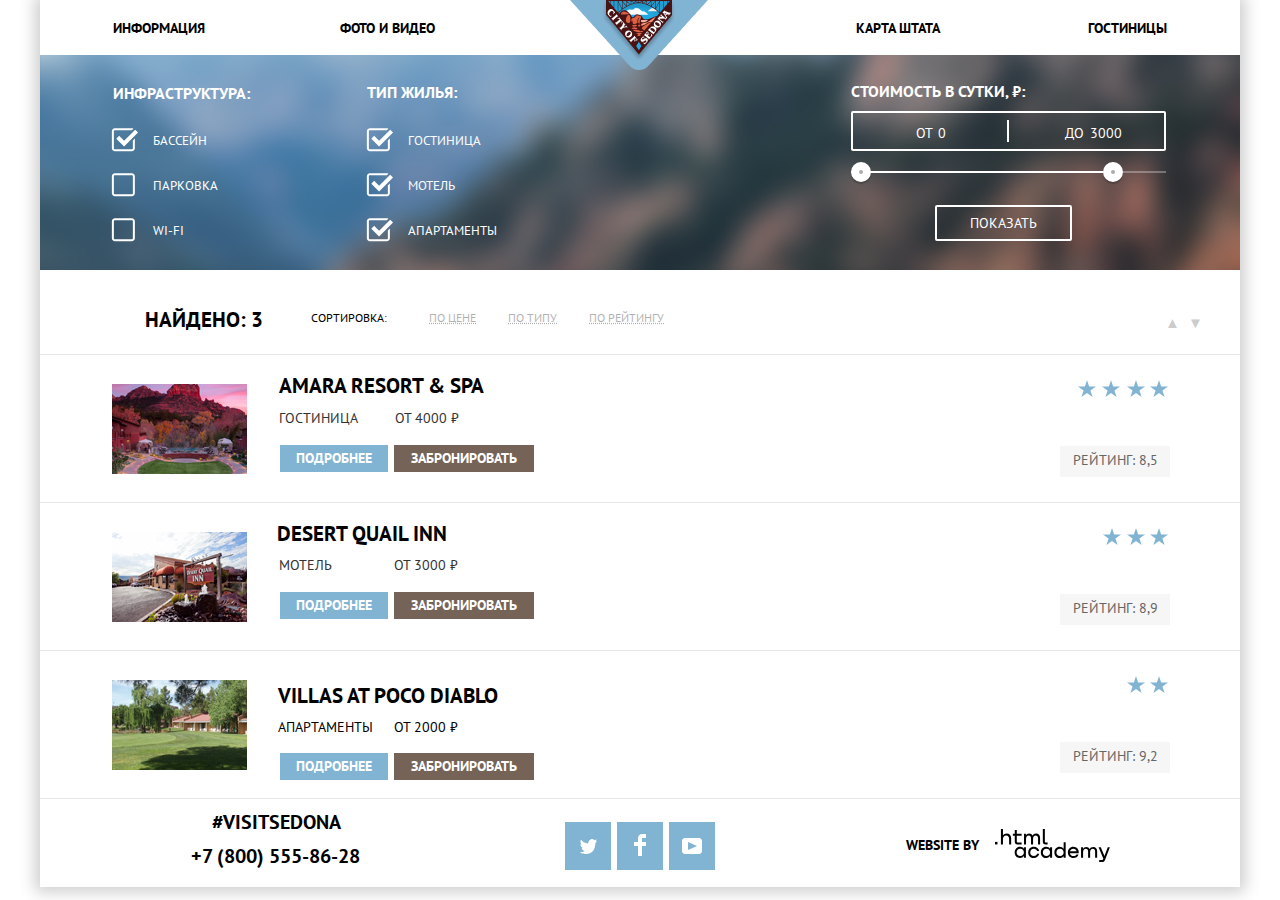
==== commit 5a04dbd8: "pixel_perfect главной страницы_2" ====
--- a/catalog.html
+++ b/catalog.html
@@ -1,268 +1,397 @@
 <!DOCTYPE html>
 <html class="page" lang="en">
-
-<head>
-  <meta charset="UTF-8" />
-  <meta http-equiv="X-UA-Compatible" content="IE=edge" />
-  <meta name="viewport" content="width=device-width, initial-scale=1.0" />
-  <title>HTML Academy: Седона</title>
-  <link rel="icon" href="images/favicon/favicon.ico" />
-  <link rel="preconnect" href="https://fonts.gstatic.com" />
-  <link href="https://fonts.googleapis.com/css2?family=PT+Sans&display=swap" rel="stylesheet" />
-  <link href="normalize.css" rel="stylesheet" />
-  <link href="styles/style.css" rel="stylesheet" />
-</head>
-
-<body class="page-body">
-  <div class="container">
-  <header class="main-header width-site">
-    <div class="header-logo">
-    <a class="main-header-logo" href="index.html">
-      <img src="images/logo.png" width="138" height="70" alt="Логотип проекта Седона" />
-    </a>
-   </div>
-    <div class="header-inner">
-    <nav class="main-navigation">
-    <ul class="site-navigation">
-            <li><a href="blank.html">Информация</a></li>
-            <li><a href="blank.html">Фото и видео</a></li>
-            <li><a href="blank.html">Карта штата</a></li>
-            <li><a href="catalog.html">Гостиницы</a></li> 
-    </ul>
-    </nav>
-    </div>
-  </header>
-  <main class="container width-site">
-    <section class="type-home-2 ">
-      <form class="selection-post" method="post" action="#">
-        <div class="ability">
-          <h2 class="ability-text">Инфраструктура:</h2>
-        <ul class="infr">
-          <li class="filter-option"><input class="visually-hidden filter-input-checkbox" type="checkbox" name="pool" value="Бассейн" id="checkbox01" checked>
-          <label for="checkbox01">Бассейн</label></li>
-          <li class="filter-option"><input class="visually-hidden filter-input-checkbox" type="checkbox" name="parking" value="Парковка" id="checkbox02">
-          <label for="checkbox02">Парковка</label></li>
-          <li class="filter-option"><input class="visually-hidden filter-input-checkbox" type="checkbox" name="wifi" value="Парковка" id="checkbox03">
-          <label for="checkbox03">Wi-Fi</label></li>
-        </ul>
+  <head>
+    <meta charset="UTF-8" />
+    <meta http-equiv="X-UA-Compatible" content="IE=edge" />
+    <meta name="viewport" content="width=device-width, initial-scale=1.0" />
+    <title>HTML Academy: Седона</title>
+    <link rel="icon" href="images/favicon/favicon.ico" />
+    <link rel="preconnect" href="https://fonts.gstatic.com" />
+    <link
+      href="https://fonts.googleapis.com/css2?family=PT+Sans&display=swap"
+      rel="stylesheet"
+    />
+    <link href="normalize.css" rel="stylesheet" />
+    <link href="styles/style.css" rel="stylesheet" />
+  </head>
+  <body class="page-body">
+    <div class="container">
+      <header class="main-header width-site">
+        <div class="header-logo">
+          <a class="main-header-logo" href="index.html">
+            <img
+              src="images/logo.png"
+              width="138"
+              height="70"
+              alt="Логотип проекта Седона"
+            />
+          </a>
         </div>
-        <div class="ability-1">
-          <h2 class="ability-text-1">Тип жилья:</h2>
-          <ul>
-            <li class="filter-option"><input class="visually-hidden filter-input-checkbox" type="checkbox" name="hotel" value="Гостиница" id="checkbox04" checked>
-            <label for="checkbox04">Гостиница</label></li>
-            <li class="filter-option"><input class="visually-hidden filter-input-checkbox" type="checkbox" name="motel" value="Мотель" id="checkbox05" checked>
-            <label for="checkbox05">Мотель</label></li>
-            <li class="filter-option"><input class="visually-hidden filter-input-checkbox" type="checkbox" name="apartments" value="Апартаменты" id="checkbox06" checked>
-            <label for="checkbox06">Апартаменты</label></li>
-          </ul>
+        <div class="header-inner">
+          <nav class="main-navigation">
+            <ul class="site-navigation">
+              <li><a href="blank.html">Информация</a></li>
+              <li><a href="blank.html">Фото и видео</a></li>
+              <li><a href="blank.html">Карта штата</a></li>
+              <li><a href="catalog.html">Гостиницы</a></li>
+            </ul>
+          </nav>
+        </div>
+      </header>
+      <main class="container width-site">
+        <section class="type-home-2">
+          <form class="selection-post" method="post" action="#">
+            <div class="ability">
+              <h2 class="ability-text">Инфраструктура:</h2>
+              <ul class="infr">
+                <li class="filter-option">
+                  <input
+                    class="visually-hidden filter-input-checkbox"
+                    type="checkbox"
+                    name="pool"
+                    value="Бассейн"
+                    id="checkbox01"
+                    checked
+                  />
+                  <label for="checkbox01">Бассейн</label>
+                </li>
+                <li class="filter-option">
+                  <input
+                    class="visually-hidden filter-input-checkbox"
+                    type="checkbox"
+                    name="parking"
+                    value="Парковка"
+                    id="checkbox02"
+                  />
+                  <label for="checkbox02">Парковка</label>
+                </li>
+                <li class="filter-option">
+                  <input
+                    class="visually-hidden filter-input-checkbox"
+                    type="checkbox"
+                    name="wifi"
+                    value="Парковка"
+                    id="checkbox03"
+                  />
+                  <label for="checkbox03">Wi-Fi</label>
+                </li>
+              </ul>
+            </div>
+            <div class="ability-1">
+              <h2 class="ability-text-1">Тип жилья:</h2>
+              <ul>
+                <li class="filter-option">
+                  <input
+                    class="visually-hidden filter-input-checkbox"
+                    type="checkbox"
+                    name="hotel"
+                    value="Гостиница"
+                    id="checkbox04"
+                    checked
+                  />
+                  <label for="checkbox04">Гостиница</label>
+                </li>
+                <li class="filter-option">
+                  <input
+                    class="visually-hidden filter-input-checkbox"
+                    type="checkbox"
+                    name="motel"
+                    value="Мотель"
+                    id="checkbox05"
+                    checked
+                  />
+                  <label for="checkbox05">Мотель</label>
+                </li>
+                <li class="filter-option">
+                  <input
+                    class="visually-hidden filter-input-checkbox"
+                    type="checkbox"
+                    name="apartments"
+                    value="Апартаменты"
+                    id="checkbox06"
+                    checked
+                  />
+                  <label for="checkbox06">Апартаменты</label>
+                </li>
+              </ul>
+            </div>
+            <div class="filter-range">
+              <div class="filter-range-title">Стоимость в сутки, &#8381;:</div>
+              <div class="price-controls">
+                <label class="min-price"
+                  >от <input type="text" name="min-price" value="0"
+                /></label>
+                <label class="max-price"
+                  >до <input type="text" name="max-price" value="3000"
+                /></label>
+              </div>
+              <div class="range-controls">
+                <div class="scale">
+                  <div class="bar"></div>
+                </div>
+                <div class="range-toggle range-toggle-min"></div>
+                <div class="range-toggle range-toggle-max"></div>
+              </div>
+              <button class="btn-transparent" type="submit">Показать</button>
+            </div>
+          </form>
+        </section>
+        <section class="sort-selector">
+          <h2 class="found">Найдено: 3</h2>
+          <div class="sort-1">
+            <p class="sort-text">Сортировка:</p>
+            <ul class="sort">
+              <li><a href="blank.html">По цене</a></li>
+              <li><a href="blank.html">По типу</a></li>
+              <li><a href="blank.html">По рейтингу</a></li>
+            </ul>
           </div>
-        <div class="filter-range">
- <div class="filter-range-title">Стоимость в сутки, &#8381;:</div>
-  <div class="price-controls">
-    <label class="min-price">от <input type="text" name="min-price" value="0"></label>
-    <label class="max-price">до <input type="text" name="max-price" value="3000"></label>
-  </div>
-  <div class="range-controls">
-    <div class="scale">
-      <div class="bar"></div>
-    </div>
-    <div class="range-toggle range-toggle-min"></div>
-    <div class="range-toggle range-toggle-max"></div>
-  </div>
- <button class="btn-transparent" type="submit">Показать</button>
- </div>
-      </form>
-    </section>
-    <section class="sort-selector">
-      <h2 class="found">Найдено: 3</h2>
-      <div class="sort-1">
-        <p class="sort-text">Сортировка:</p>
-      <ul class="sort">
-        <li><a href="blank.html">По цене</a></li>
-        <li><a href="blank.html">По типу</a></li>
-        <li><a href="blank.html">По рейтингу</a></li>
-      </ul>
-    </div>
-    <div class="sorting-price">
-      <ul class="sorting-price-list">
-        <li><a href="#"><span class="icon-up"></span></a></li>
-        <li><a><span class="icon-down active"></span></a></li>
-      </ul>
-    </div>
-    </section>
-    <section class="examples-house">
-      <ul class="examples-house-hotel">
-        <li class="hauses-preice">
-          <div class="hause-img-1">
-            <p class="hause-img">
-              <img src="images/catalog/photo_catalog_1.jpg" width="135" height="90" alt="Amara Resort & Spa" />
-            </p>
-            </div>
-            <div class="submit-house">
+          <div class="sorting-price">
+            <ul class="sorting-price-list">
+              <li>
+                <a href="#"><span class="icon-up"></span></a>
+              </li>
+              <li>
+                <a><span class="icon-down active"></span></a>
+              </li>
+            </ul>
+          </div>
+        </section>
+        <section class="examples-house">
+          <ul class="examples-house-hotel">
+            <li class="hauses-preice">
+              <div class="hause-img-1">
+                <p class="hause-img">
+                  <img
+                    src="images/catalog/photo_catalog_1.jpg"
+                    width="135"
+                    height="90"
+                    alt="Amara Resort & Spa"
+                  />
+                </p>
+              </div>
+              <div class="submit-house">
                 <div class="name-hause">
                   <a class="house" href="blank.html">
-                  <h3 class="amara-h">Amara Resort & Spa</h3>
-                </a>
-                </div>
-              <div class="hotel-text-1">
-                <p class="text-3">Гостиница</p>
-                <p class="text-3">от 4000 &#8381;</p>
-              </div>
-              <div class="bh">
-              <button class="button-house-1" type="submit">Подробнее</button>
-              <button class="button-house-2" type="submit">Забронировать</button>
-              </div>
-            </div>
-            <div class="stars-img">
-              <p class="stars-images">
-                <img src="images/stars/stars_4.png" width="91" height="17" alt="stars" />
-              </p>
-              <p class="text-stars">Рейтинг: 8,5</p>
-            </div>
-        </li>
-      </ul>
-      <ul class="examples-house-hotel">
-        <li class="hauses-preice">
-          <div class="hause-img-1">
-            <p class="hause-img">
-              <img src="images/catalog/photo_catalog_2.jpg" alt="Desert Quail Inn" />
-            </p>
-            </div>
-            <div class="submit-house">
-              <div class="name-hause">
-              <a class="house" href="blank.html">
-                  <h3 class="desert-h">Desert Quail Inn</h3>
+                    <h3 class="amara-h">Amara Resort & Spa</h3>
+                  </a>
+                </div>
+                <div class="hotel-text-1">
+                  <p class="text-3">Гостиница</p>
+                  <p class="text-3">от 4000 &#8381;</p>
+                </div>
+                <div class="bh">
+                  <button class="button-house-1" type="submit">
+                    Подробнее
+                  </button>
+                  <button class="button-house-2" type="submit">
+                    Забронировать
+                  </button>
+                </div>
+              </div>
+              <div class="stars-img">
+                <p class="stars-images">
+                  <img
+                    src="images/stars/stars_4.png"
+                    width="91"
+                    height="17"
+                    alt="stars"
+                  />
+                </p>
+                <p class="text-stars">Рейтинг: 8,5</p>
+              </div>
+            </li>
+          </ul>
+          <ul class="examples-house-hotel">
+            <li class="hauses-preice">
+              <div class="hause-img-1">
+                <p class="hause-img">
+                  <img
+                    src="images/catalog/photo_catalog_2.jpg"
+                    alt="Desert Quail Inn"
+                  />
+                </p>
+              </div>
+              <div class="submit-house">
+                <div class="name-hause">
+                  <a class="house" href="blank.html">
+                    <h3 class="desert-h">Desert Quail Inn</h3>
+                  </a>
+                </div>
+                <div class="hotel-text-2">
+                  <p class="text-desert">Мотель</p>
+                  <p class="text-desert">от 3000 &#8381;</p>
+                </div>
+                <div class="bh">
+                  <button class="button-house-1" type="submit">
+                    Подробнее
+                  </button>
+                  <button class="button-house-2" type="submit">
+                    Забронировать
+                  </button>
+                </div>
+              </div>
+              <div class="stars-img star-bad-2">
+                <p class="stars-images">
+                  <img src="images/stars/stars_3.png" alt="stars" />
+                </p>
+                <p class="text-stars star-bad-2">Рейтинг: 8,9</p>
+              </div>
+            </li>
+          </ul>
+          <ul class="examples-house-hotel">
+            <li class="hauses-preice">
+              <div class="hause-img-1">
+                <p class="hause-img">
+                  <img
+                    src="images/catalog/photo_catalog_3.jpg"
+                    alt="Villas at Poco Diablo"
+                  />
+                </p>
+              </div>
+              <div class="submit-house">
+                <div class="name-hause">
+                  <a class="house" href="blank.html">
+                    <h3 class="villas-h">Villas at Poco Diablo</h3>
+                  </a>
+                </div>
+                <div class="hotel-text-3">
+                  <p class="hotel-villas">Апартаменты</p>
+                  <p class="hotel-villas">от 2000 &#8381;</p>
+                </div>
+                <div class="bh bh-villas">
+                  <button class="button-house-1" type="submit">
+                    Подробнее
+                  </button>
+                  <button class="button-house-2" type="submit">
+                    Забронировать
+                  </button>
+                </div>
+              </div>
+              <div class="stars-img star-bad-1">
+                <p class="stars-images">
+                  <img src="images/stars/stars_2.png" alt="stars" />
+                </p>
+                <p class="text-stars stars-bad-1">Рейтинг: 9,2</p>
+              </div>
+            </li>
+          </ul>
+        </section>
+      </main>
+      <footer class="main-footer">
+        <section class="footer-contacts">
+          <h1>#VISITSEDONA</h1>
+          <div>
+            <a class="footer-phone" href="tel:+78005558628"
+              >+7 (800) 555-86-28</a
+            >
+          </div>
+        </section>
+        <section class="footer-all">
+          <ul class="social-button">
+            <li>
+              <a class="twitter" href="#">
+                <svg
+                  width="17"
+                  height="16"
+                  viewBox="0 0 17 16"
+                  xmlns="http://www.w3.org/2000/svg"
+                >
+                  <path
+                    d="M10.95 1.14409C12.635 0.648089 13.934 1.41409 14.527 2.32309C15.2 2.09209 15.858 1.84209 16.538 1.61509C16.5249 2.30145 16.2117 2.94761 15.681 3.38309C16.366 3.55309 16.985 2.89209 16.985 2.89209C16.816 3.89209 15.979 4.68009 15.422 4.91609C15.191 11.6661 12.247 16.1331 5.34501 15.9981H4.89901C4.48901 15.9981 0.735007 15.5381 0.00100708 14.1111C2.27201 14.3071 3.89401 13.6891 4.69401 12.9341C3.73401 12.6341 2.01501 12.4571 1.71501 9.98409C2.06401 10.0901 2.27901 10.2121 2.90501 10.1031C1.70501 9.24709 0.374007 8.53009 0.448007 6.33009C0.733007 6.65809 1.51501 6.86609 1.78801 6.80209C1.08501 6.56109 -0.181993 3.44209 0.894007 1.85009C2.71201 3.70409 4.62901 5.45609 8.04601 5.62309C8.25401 3.33009 9.18301 1.79309 10.95 1.14409Z"
+                    fill="white"
+                  />
+                </svg>
               </a>
-            </div>
-              <div class="hotel-text-2">
-                <p class="text-desert">Мотель</p>
-                <p class="text-desert">от 3000 &#8381;</p>
-              </div>
-              <div class="bh">
-                <button class="button-house-1" type="submit">Подробнее</button>
-                <button class="button-house-2" type="submit">
-                  Забронировать
-                </button>
-              </div>
-            </div>
-            <div class="stars-img star-bad-2">
-              <p class="stars-images">
-                <img src="images/stars/stars_3.png" alt="stars" />
-              </p>
-              <p class="text-stars star-bad-2">Рейтинг: 8,9</p>
-            </div>
-        </li>
-      </ul>
-      <ul class="examples-house-hotel">
-        <li class="hauses-preice">
-            <div class="hause-img-1">
-            <p class="hause-img">
-              <img src="images/catalog/photo_catalog_3.jpg" alt="Villas at Poco Diablo" />
-            </p>
-            </div>
-            <div class="submit-house">
-              <a class="house" href="blank.html">
-                <div class="name-hause">
-                  <h3 class="villas-h">Villas at Poco Diablo</h3>
+            </li>
+            <li>
+              <a class="fb" href="#">
+                <svg
+                  width="12"
+                  height="22"
+                  viewBox="0 0 12 22"
+                  xmlns="http://www.w3.org/2000/svg"
+                >
+                  <path
+                    d="M12 4V0H8C5.79086 0 4 1.79086 4 4V8H0V12H4V22H8V12H12V8H8V4H12Z"
+                    fill="white"
+                  />
+                </svg>
               </a>
-            </div>
-              <div class="hotel-text-3">
-                <p class="hotel-villas">Апартаменты</p>
-                <p class="hotel-villas">от 2000 &#8381;</p>
-              </div>
-              <div class="bh bh-villas">
-              <button class="button-house-1" type="submit">Подробнее</button>
-              <button class="button-house-2" type="submit">
-                Забронировать
-              </button>
-            </div>
-            </div>
-            <div class="stars-img star-bad-1">
-              <p class="stars-images">
-                <img src="images/stars/stars_2.png" alt="stars" />
-              </p>
-              <p class="text-stars stars-bad-1">Рейтинг: 9,2</p>
-            </div>
-          </li>
-      </ul>
-    </section>
-   </main>
-    <footer class="main-footer">
-      <section class="footer-contacts">
-        <h1>#VISITSEDONA</h1>
-        <div>
-          <a class="footer-phone" href="tel:+78005558628">+7 (800) 555-86-28</a>
+            </li>
+            <li>
+              <a class="youtube" href="#">
+                <svg
+                  width="20"
+                  height="16"
+                  viewBox="0 0 20 16"
+                  xmlns="http://www.w3.org/2000/svg"
+                >
+                  <path
+                    fill-rule="evenodd"
+                    clip-rule="evenodd"
+                    d="M3 0H17C18.65 0 20 1.35 20 3V13C20 14.65 18.65 16 17 16H3C1.35 16 0 14.65 0 13V3C0 1.35 1.35 0 3 0ZM6.027 4.002V11.998L15.014 8L6.027 4.002Z"
+                    fill="white"
+                  />
+                </svg>
+              </a>
+            </li>
+          </ul>
+        </section>
+        <div class="footer-name">
+          <a class="footer-copyright" href="#">
+            <b class="website">website by</b>
+            <svg
+              width="115"
+              height="34"
+              viewBox="0 0 115 34"
+              xmlns="http://www.w3.org/2000/svg"
+            >
+              <g clip-path="url(#clip0)">
+                <path d="M0 12.8806V15.4567H2.45789V12.8806H0Z" />
+                <path
+                  d="M11.6466 4.52965C10.0863 4.52965 8.82534 5.23807 8.03454 6.26851H7.94905V0H5.91864V15.4566H7.94905V10.1541C7.94905 8.02886 9.27418 6.50466 11.2191 6.50466C13.0572 6.50466 14.1258 7.87858 14.1258 9.72478V15.4566H16.1563V9.35984C16.1563 6.41878 14.3396 4.52965 11.6466 4.52965Z"
+                />
+                <path
+                  d="M26.6171 4.8303H21.8083V1.07349H19.7778V4.8303H17.8543V6.80531H19.7778V12.7947C19.7778 14.5121 20.7396 15.4567 22.4708 15.4567H26.6171V13.4602H22.8769C22.193 13.4602 21.8083 13.0738 21.8083 12.4083V6.80531H26.6171V4.8303Z"
+                />
+                <path
+                  d="M41.1215 4.55103C39.497 4.55103 38.2576 5.34532 37.5736 6.61191H37.5095C36.8897 5.3668 35.7356 4.55103 34.154 4.55103C32.7434 4.55103 31.6746 5.30238 31.0336 6.35431H30.948V4.83011H29.0031V15.4565H31.0336V10.0038C31.0336 8.00729 32.0806 6.54752 33.6624 6.50458C35.1584 6.46164 36.0347 7.53502 36.0347 9.14507V15.4565H38.0652V9.83203C38.0652 7.44915 39.4758 6.50458 40.6941 6.50458C42.1688 6.50458 43.0452 7.53502 43.0452 9.14507V15.4565H45.0754V8.9304C45.0754 6.35431 43.6221 4.55103 41.1215 4.55103Z"
+                />
+                <path
+                  d="M47.8272 12.7088C47.8272 14.4476 48.8104 15.4566 50.627 15.4566H52.636V13.4816H50.9262C50.2422 13.4816 49.8574 13.0952 49.8574 12.4297V0H47.8272V12.7088Z"
+                />
+                <path
+                  d="M28.9048 19.7063H28.8192C28.027 18.6392 26.7424 17.8923 25.0295 17.8709C21.882 17.8282 19.6338 20.1544 19.6338 23.441C19.6338 26.749 21.9248 29.0752 25.008 29.0326C26.7637 29.0111 28.027 28.2215 28.8192 27.0903H28.9048V28.7336H30.9176V18.1697H28.9048V19.7063ZM25.3077 27.0691C23.081 27.0691 21.6679 25.4471 21.6679 23.441C21.6679 21.435 23.081 19.813 25.3077 19.813C27.4703 19.813 28.8836 21.435 28.8836 23.441C28.8836 25.4259 27.4703 27.0691 25.3077 27.0691Z"
+                />
+                <path
+                  d="M44.2094 22.0111C43.7169 19.6208 41.5972 17.8708 38.8138 17.8708C35.4523 17.8708 33.2042 20.3251 33.2042 23.4409C33.2042 26.5567 35.4523 29.0325 38.8138 29.0325C41.5972 29.0325 43.7169 27.2397 44.2094 24.8281H42.0898C41.6616 26.1727 40.3983 27.0903 38.8353 27.0903C36.6513 27.0903 35.238 25.447 35.238 23.4409C35.238 21.4349 36.6513 19.8129 38.8353 19.8129C40.4624 19.8129 41.6616 20.7733 42.0898 22.0111H44.2094Z"
+                />
+                <path
+                  d="M55.0836 19.7063H54.998C54.2058 18.6392 52.921 17.8923 51.208 17.8709C48.0606 17.8282 45.8125 20.1544 45.8125 23.441C45.8125 26.749 48.1035 29.0752 51.1866 29.0326C52.9425 29.0111 54.2058 28.2215 54.998 27.0903H55.0836V28.7336H57.0962V18.1697H55.0836V19.7063ZM51.4865 27.0691C49.2596 27.0691 47.8465 25.4471 47.8465 23.441C47.8465 21.435 49.2596 19.813 51.4865 19.813C53.6491 19.813 55.0621 21.435 55.0621 23.441C55.0621 25.4259 53.6491 27.0691 51.4865 27.0691Z"
+                />
+                <path
+                  d="M68.6538 19.813H68.5682C67.776 18.6819 66.4483 17.8923 64.7568 17.871C61.6738 17.8283 59.3827 20.1545 59.3827 23.4624C59.3827 26.749 61.6309 29.0753 64.7783 29.0326C66.4483 29.0111 67.776 28.2642 68.5468 27.1972H68.6538V28.7336H70.6665V13.3679H68.6538V19.813ZM65.0568 27.0904C62.8298 27.0904 61.4168 25.4685 61.4168 23.4624C61.4168 21.4563 62.8298 19.8343 65.0568 19.8343C67.2193 19.8343 68.6324 21.4776 68.6324 23.4624C68.6324 25.4685 67.2193 27.0904 65.0568 27.0904Z"
+                />
+                <path
+                  d="M78.3297 17.8708C75.0752 17.8708 72.8483 20.3678 72.8483 23.4623C72.8483 26.4714 74.9467 29.0325 78.3724 29.0325C80.8561 29.0325 82.8475 27.6879 83.5541 25.447H81.4342C80.9634 26.4502 79.8286 27.0903 78.4582 27.0903C76.5312 27.0903 75.1608 25.8098 75.0109 24.1666H83.7682C84.0464 20.6452 81.8412 17.8708 78.3297 17.8708ZM78.2868 19.8129C79.9783 19.8129 81.2416 20.8586 81.5627 22.3739H75.0538C75.3535 20.88 76.6168 19.8129 78.2868 19.8129Z"
+                />
+                <path
+                  d="M98.1985 17.8921C96.5713 17.8921 95.3295 18.6817 94.6443 19.9409H94.5799C93.9591 18.703 92.8029 17.8921 91.2184 17.8921C89.8054 17.8921 88.7347 18.639 88.0924 19.6848H88.0068V18.1695H86.0583V28.7334H88.0924V23.3128C88.0924 21.328 89.1417 19.8768 90.7261 19.8341C92.2247 19.7915 93.1028 20.8585 93.1028 22.4591V28.7334H95.1368V23.1421C95.1368 20.7732 96.5499 19.8341 97.7703 19.8341C99.2477 19.8341 100.125 20.8585 100.125 22.4591V28.7334H102.16V22.2457C102.16 19.6848 100.704 17.8921 98.1985 17.8921Z"
+                />
+                <path
+                  d="M109.441 27.0477L105.801 18.1697H103.553L108.392 29.7368L108.371 29.7794C108.028 30.6544 107.643 30.9745 106.701 30.9745H104.196V33.0019H106.701C108.542 33.0019 109.527 32.1696 110.212 30.3769L114.88 18.1697H112.803L109.441 27.0477Z"
+                />
+              </g>
+              <defs>
+                <clipPath id="clip0">
+                  <rect width="115" height="33.0294" fill="white" />
+                </clipPath>
+              </defs>
+            </svg>
+          </a>
         </div>
-      </section>
-      <section class="footer-all">
-        <ul class="social-button">
-          <li>
-            <a class="twitter" href="#">
-              <svg width="17" height="16" viewBox="0 0 17 16" xmlns="http://www.w3.org/2000/svg">
-                <path
-                  d="M10.95 1.14409C12.635 0.648089 13.934 1.41409 14.527 2.32309C15.2 2.09209 15.858 1.84209 16.538 1.61509C16.5249 2.30145 16.2117 2.94761 15.681 3.38309C16.366 3.55309 16.985 2.89209 16.985 2.89209C16.816 3.89209 15.979 4.68009 15.422 4.91609C15.191 11.6661 12.247 16.1331 5.34501 15.9981H4.89901C4.48901 15.9981 0.735007 15.5381 0.00100708 14.1111C2.27201 14.3071 3.89401 13.6891 4.69401 12.9341C3.73401 12.6341 2.01501 12.4571 1.71501 9.98409C2.06401 10.0901 2.27901 10.2121 2.90501 10.1031C1.70501 9.24709 0.374007 8.53009 0.448007 6.33009C0.733007 6.65809 1.51501 6.86609 1.78801 6.80209C1.08501 6.56109 -0.181993 3.44209 0.894007 1.85009C2.71201 3.70409 4.62901 5.45609 8.04601 5.62309C8.25401 3.33009 9.18301 1.79309 10.95 1.14409Z"
-                  fill="white" />
-              </svg>
-            </a>
-          </li>
-          <li>
-            <a class="fb" href="#">
-              <svg width="12" height="22" viewBox="0 0 12 22" xmlns="http://www.w3.org/2000/svg">
-                <path d="M12 4V0H8C5.79086 0 4 1.79086 4 4V8H0V12H4V22H8V12H12V8H8V4H12Z" fill="white" />
-              </svg>
-            </a>
-          </li>
-          <li>
-            <a class="youtube" href="#">
-              <svg width="20" height="16" viewBox="0 0 20 16" xmlns="http://www.w3.org/2000/svg">
-                <path fill-rule="evenodd" clip-rule="evenodd"
-                  d="M3 0H17C18.65 0 20 1.35 20 3V13C20 14.65 18.65 16 17 16H3C1.35 16 0 14.65 0 13V3C0 1.35 1.35 0 3 0ZM6.027 4.002V11.998L15.014 8L6.027 4.002Z"
-                  fill="white" />
-              </svg>
-            </a>
-          </li>
-        </ul>
-      </section>
-      <div class="footer-name">
-        <a class="footer-copyright" href="#">
-          <b class="website">website by</b>
-          <svg width="115" height="34" viewBox="0 0 115 34" xmlns="http://www.w3.org/2000/svg">
-            <g clip-path="url(#clip0)">
-              <path d="M0 12.8806V15.4567H2.45789V12.8806H0Z" />
-              <path
-                d="M11.6466 4.52965C10.0863 4.52965 8.82534 5.23807 8.03454 6.26851H7.94905V0H5.91864V15.4566H7.94905V10.1541C7.94905 8.02886 9.27418 6.50466 11.2191 6.50466C13.0572 6.50466 14.1258 7.87858 14.1258 9.72478V15.4566H16.1563V9.35984C16.1563 6.41878 14.3396 4.52965 11.6466 4.52965Z" />
-              <path
-                d="M26.6171 4.8303H21.8083V1.07349H19.7778V4.8303H17.8543V6.80531H19.7778V12.7947C19.7778 14.5121 20.7396 15.4567 22.4708 15.4567H26.6171V13.4602H22.8769C22.193 13.4602 21.8083 13.0738 21.8083 12.4083V6.80531H26.6171V4.8303Z" />
-              <path
-                d="M41.1215 4.55103C39.497 4.55103 38.2576 5.34532 37.5736 6.61191H37.5095C36.8897 5.3668 35.7356 4.55103 34.154 4.55103C32.7434 4.55103 31.6746 5.30238 31.0336 6.35431H30.948V4.83011H29.0031V15.4565H31.0336V10.0038C31.0336 8.00729 32.0806 6.54752 33.6624 6.50458C35.1584 6.46164 36.0347 7.53502 36.0347 9.14507V15.4565H38.0652V9.83203C38.0652 7.44915 39.4758 6.50458 40.6941 6.50458C42.1688 6.50458 43.0452 7.53502 43.0452 9.14507V15.4565H45.0754V8.9304C45.0754 6.35431 43.6221 4.55103 41.1215 4.55103Z" />
-              <path
-                d="M47.8272 12.7088C47.8272 14.4476 48.8104 15.4566 50.627 15.4566H52.636V13.4816H50.9262C50.2422 13.4816 49.8574 13.0952 49.8574 12.4297V0H47.8272V12.7088Z" />
-              <path
-                d="M28.9048 19.7063H28.8192C28.027 18.6392 26.7424 17.8923 25.0295 17.8709C21.882 17.8282 19.6338 20.1544 19.6338 23.441C19.6338 26.749 21.9248 29.0752 25.008 29.0326C26.7637 29.0111 28.027 28.2215 28.8192 27.0903H28.9048V28.7336H30.9176V18.1697H28.9048V19.7063ZM25.3077 27.0691C23.081 27.0691 21.6679 25.4471 21.6679 23.441C21.6679 21.435 23.081 19.813 25.3077 19.813C27.4703 19.813 28.8836 21.435 28.8836 23.441C28.8836 25.4259 27.4703 27.0691 25.3077 27.0691Z" />
-              <path
-                d="M44.2094 22.0111C43.7169 19.6208 41.5972 17.8708 38.8138 17.8708C35.4523 17.8708 33.2042 20.3251 33.2042 23.4409C33.2042 26.5567 35.4523 29.0325 38.8138 29.0325C41.5972 29.0325 43.7169 27.2397 44.2094 24.8281H42.0898C41.6616 26.1727 40.3983 27.0903 38.8353 27.0903C36.6513 27.0903 35.238 25.447 35.238 23.4409C35.238 21.4349 36.6513 19.8129 38.8353 19.8129C40.4624 19.8129 41.6616 20.7733 42.0898 22.0111H44.2094Z" />
-              <path
-                d="M55.0836 19.7063H54.998C54.2058 18.6392 52.921 17.8923 51.208 17.8709C48.0606 17.8282 45.8125 20.1544 45.8125 23.441C45.8125 26.749 48.1035 29.0752 51.1866 29.0326C52.9425 29.0111 54.2058 28.2215 54.998 27.0903H55.0836V28.7336H57.0962V18.1697H55.0836V19.7063ZM51.4865 27.0691C49.2596 27.0691 47.8465 25.4471 47.8465 23.441C47.8465 21.435 49.2596 19.813 51.4865 19.813C53.6491 19.813 55.0621 21.435 55.0621 23.441C55.0621 25.4259 53.6491 27.0691 51.4865 27.0691Z" />
-              <path
-                d="M68.6538 19.813H68.5682C67.776 18.6819 66.4483 17.8923 64.7568 17.871C61.6738 17.8283 59.3827 20.1545 59.3827 23.4624C59.3827 26.749 61.6309 29.0753 64.7783 29.0326C66.4483 29.0111 67.776 28.2642 68.5468 27.1972H68.6538V28.7336H70.6665V13.3679H68.6538V19.813ZM65.0568 27.0904C62.8298 27.0904 61.4168 25.4685 61.4168 23.4624C61.4168 21.4563 62.8298 19.8343 65.0568 19.8343C67.2193 19.8343 68.6324 21.4776 68.6324 23.4624C68.6324 25.4685 67.2193 27.0904 65.0568 27.0904Z" />
-              <path
-                d="M78.3297 17.8708C75.0752 17.8708 72.8483 20.3678 72.8483 23.4623C72.8483 26.4714 74.9467 29.0325 78.3724 29.0325C80.8561 29.0325 82.8475 27.6879 83.5541 25.447H81.4342C80.9634 26.4502 79.8286 27.0903 78.4582 27.0903C76.5312 27.0903 75.1608 25.8098 75.0109 24.1666H83.7682C84.0464 20.6452 81.8412 17.8708 78.3297 17.8708ZM78.2868 19.8129C79.9783 19.8129 81.2416 20.8586 81.5627 22.3739H75.0538C75.3535 20.88 76.6168 19.8129 78.2868 19.8129Z" />
-              <path
-                d="M98.1985 17.8921C96.5713 17.8921 95.3295 18.6817 94.6443 19.9409H94.5799C93.9591 18.703 92.8029 17.8921 91.2184 17.8921C89.8054 17.8921 88.7347 18.639 88.0924 19.6848H88.0068V18.1695H86.0583V28.7334H88.0924V23.3128C88.0924 21.328 89.1417 19.8768 90.7261 19.8341C92.2247 19.7915 93.1028 20.8585 93.1028 22.4591V28.7334H95.1368V23.1421C95.1368 20.7732 96.5499 19.8341 97.7703 19.8341C99.2477 19.8341 100.125 20.8585 100.125 22.4591V28.7334H102.16V22.2457C102.16 19.6848 100.704 17.8921 98.1985 17.8921Z" />
-              <path
-                d="M109.441 27.0477L105.801 18.1697H103.553L108.392 29.7368L108.371 29.7794C108.028 30.6544 107.643 30.9745 106.701 30.9745H104.196V33.0019H106.701C108.542 33.0019 109.527 32.1696 110.212 30.3769L114.88 18.1697H112.803L109.441 27.0477Z" />
-            </g>
-            <defs>
-              <clipPath id="clip0">
-                <rect width="115" height="33.0294" fill="white" />
-              </clipPath>
-            </defs>
-          </svg>
-        </a>
-      </div>
-    </footer>
-  </div>
-</body>
-
+      </footer>
+    </div>
+  </body>
 </html>
--- a/styles/style.css
+++ b/styles/style.css
@@ -129,7 +129,7 @@
   background-color: var(--basic-white);
   display: grid;
   grid-template-columns: 1fr 1fr 1fr;
-  grid-template-areas: "footer-contacts social-button footer-copyrigh";
+  grid-template-areas: "footer-contacts social-button footer-copyright";
   align-items: center;
   position: relative;
   z-index: 1;
@@ -153,7 +153,7 @@
 .footer-wrapper {
   bottom: 0;
   height: 120px;
-  background: rgba(255,255,255,.5);
+  background: rgba(255, 255, 255, 0.9);
   -webkit-box-align: center;
   -ms-flex-align: center;
   align-items: center;
@@ -163,12 +163,13 @@
   margin-left: auto;
   display: grid;
   grid-template-columns: 1fr 1fr 1fr;
-  grid-template-areas: "footer-contacts social-button footer-copyrigh";
+  grid-template-areas: "footer-contacts social-button footer-copyright";
   align-items: center;
 }
 
 .map img {
   display: block;
+      margin-top: -63px;
 }
 
 .button-house-1 {
@@ -226,11 +227,12 @@
 
 .icons {
   margin-left: -2px;
-  margin-top: 6px;
+  margin-top: 1px;
 }
 
 .icons-3 {
-  margin-top: 3px;
+  margin-top: -4px;
+  margin-left: 1px;
 }
 
 .map {
@@ -269,11 +271,18 @@
   text-align: center;
   font-size: 25px;
   line-height: 24px;
+  margin-top: 56px;
   font-style: normal;
 }
 
 .inter h3 {
-  font-weight: 700;
+  font-family: PT Sans;
+  font-style: normal;
+  font-weight: bold;
+  font-size: 30px;
+  line-height: 24px;
+  margin-top: 28px;
+  margin-right: 11px;
 }
 
 .inter-2 {
@@ -339,6 +348,12 @@
   color: var(--basic-darker-blue);
 }
 
+.website {
+  position: absolute;
+  margin-left: -89px;
+  padding-top: 6px;
+}
+
 .lol {
   padding: 0;
   margin: 0;
@@ -397,7 +412,7 @@
   display: flex;
   justify-content: center;
   margin-left: -90px;
-  margin-top: 8px;
+  margin-top: -17px;
 }
 
 .container {
@@ -422,6 +437,7 @@
 .features {
   display: grid;
   grid-template-columns: 1fr 1fr;
+  margin-top: 49px;
 }
 
 .news-list {
@@ -454,7 +470,7 @@
 .road,
 .good-road,
 .few-tourists {
-  min-height: 256px;
+  min-height: 228px;
   text-align: center;
   line-height: 19px;
   font-size: 18px;
@@ -462,39 +478,77 @@
   background-color: #eeeeee;
 }
 
+.road p,
+.good-road p,
+.few-tourists p {
+  line-height: 20px;
+  margin-top: 27px;
+  word-spacing: 0px;
+}
+
 .news-1 {
   color: #333333;
   font-size: 14px;
   line-height: 20px;
 }
 
-.features-list p,
-.news-list p {
-  margin: 0 10px;
-  margin-top: 27px;
+.icon-live p {
+  font-family: PT Sans;
+  font-style: normal;
+  font-weight: normal;
+  font-size: 14px;
+  line-height: 21px;
+  line-height: 21px;
+  margin-top: 21px;
+  word-spacing: 0px;
+}
+
+.icon-burger p {
+  font-family: PT Sans;
+  font-style: normal;
+  font-weight: normal;
+  font-size: 14px;
+  line-height: 21px;
+  line-height: 21px;
+  margin-top: 21px;
+  word-spacing: 0px;
+}
+
+.icon-souvenirs p {
+  font-family: PT Sans;
+  font-style: normal;
+  font-weight: normal;
+  font-size: 14px;
+  line-height: 21px;
+  line-height: 21px;
+  margin-top: 21px;
+  word-spacing: 0px;
 }
 
 .icons-text-1 {
   margin-left: 0px;
-  margin-top: 23px;
+  margin-top: 11px;
 }
 
 .icons-text-2 {
-  margin-left: -2px;
-  margin-top: 25px;
+  margin-left: 0px;
+  margin-top: 13px;
 }
 
 .icons-text-3 {
-  margin-left: 1px;
-  margin-top: 22px;
+  margin-left: 2px;
+  margin-top: 12px;
 }
 
 .photo {
   display: grid;
+  width: 800px;
 }
 
 .bridge-photo {
   display: grid;
+  width: 800px;
+  margin-top: -15px;
 }
 
 .bridge {
@@ -507,7 +561,7 @@
   max-height: 121px;
   justify-content: left;
   margin-left: 172px;
-  margin-top: 4px;
+  margin-top: -18px;
   font-size: 10px;
   font-weight: bold;
 }
@@ -525,12 +579,13 @@
 .footer-name {
   max-width: 200px;
   max-height: 120px;
-  margin-left: 78px;
-  margin-top: 33px;
+  margin-left: 155px;
+  margin-top: 11px;
 }
 
 .amara-h {
   margin-bottom: 23px;
+  margin-top: 0px;
 }
 
 .villas-h {
@@ -547,7 +602,7 @@
 }
 
 .desert-h {
-  margin-top: 42px;
+  margin-top: 0;
   margin-left: -2px;
 }
 
@@ -604,14 +659,12 @@
   height: 147px;
   justify-content: space-between;
   display: flex;
-  align-items: flex-end;
+  align-items: center;
   border-bottom: 1px solid #e5e5e5;
 }
 
 .submit-house {
   max-width: 256px;
-  max-height: 147px;
-  margin-bottom: 11px;
 }
 
 .sort-selector {
@@ -631,9 +684,7 @@
 }
 
 .hause-img {
-  margin-right: 0px;
-  margin-left: 72px;
-  margin-bottom: 21px;
+  margin: 0 0 0 72px;
   padding: 0px;
   display: flex;
   flex-flow: row nowrap;
@@ -647,7 +698,7 @@
   height: 27px;
   text-align: center;
   font-size: 13px;
-  font-family: "PT Sans", Arial, sans-serif;;
+  font-family: "PT Sans", Arial, sans-serif;
   font-style: normal;
   font-weight: normal;
   font-size: 14px;
@@ -715,14 +766,12 @@
 }
 
 .name-hause {
-  margin-top: 23px;
   margin-bottom: -5px;
   margin-left: 29px;
 }
 
 .sedona-1 {
   width: 400px;
-  min-height: 256px;
   text-align: center;
   display: flex;
   flex-direction: column;
@@ -733,11 +782,10 @@
   line-height: 21px;
   align-items: center;
   text-transform: uppercase;
-  margin-top: -8px;
 }
 
 .sedona-22 {
-    width: 400px;
+  width: 400px;
   min-height: 256px;
   text-align: center;
   display: flex;
@@ -749,28 +797,42 @@
   line-height: 21px;
   align-items: center;
   text-transform: uppercase;
-  margin-top: -8px;
+  margin-top: -15px;
+}
+
+.sedona-22 p {
+  font-family: PT Sans;
+  font-style: normal;
+  font-weight: normal;
+  font-size: 14px;
+  line-height: 19px;
+  margin-top: 14px;
+  word-spacing: -1px;
 }
 
 .sedona-1 h1 {
-  margin-top: 53px;
+  margin-top: 47px;
   font-size: 21px;
+  font-family: PT Sans;
+  font-style: normal;
+  font-weight: bold;
+  font-size: 21px;
+  line-height: 21px;
 }
 
 .sedona-1 p {
-  margin-top: 12px;
+  margin-top: 11px;
+  word-spacing: 0px;
+  font-family: PT Sans;
+  font-style: normal;
+  font-weight: normal;
+  font-size: 14px;
+  line-height: 21px;
 }
 
 .sedona-22 h1 {
-    margin-top: 53px;
+  margin-top: 48px;
   font-size: 21px;
-}
-
-.photo,
-.bridge-photo {
-  width: 800px;
-  min-height: 256px;
-  margin-top: -8px;
 }
 
 .visually-hidden {
@@ -837,7 +899,7 @@
   background-image: url(../images/checkbox-off.svg);
 }
 
-.filter-input-checkbox:checked + label::after {
+.filter-input-checkbox:checked + label::before {
   content: "";
   position: absolute;
   top: 0;
@@ -901,8 +963,6 @@
   display: inline-block;
   font-size: 14px;
   line-height: 38px;
-  vertical-align: top;
-  cursor: pointer;
 }
 
 .price-controls .min-price {
@@ -911,8 +971,7 @@
 
 .price-controls .max-price {
   width: 90px;
-  padding-left: 210px;
-  margin-top: -41px;
+  margin-left: 75px;
 }
 
 .price-controls input {
@@ -1052,28 +1111,308 @@
   line-height: 30px;
   font-size: 11px;
   padding-bottom: 63px;
-  word-spacing: -3px;
+  word-spacing: 0;
 }
 
 .welcome-p {
   display: block;
   margin-top: 38px;
-  margin-bottom: -13px;
   word-spacing: 0px;
   font-size: 14px;
 }
 
-.welcom h1 {
+.welcome-h1 {
   color: #000000;
   font-family: "PT Sans", Arial, sans-serif;
-  font-size: 21px;
+  font-size: 11px;
   font-weight: bold;
-  line-height: 26px;
-  margin-top: 11px;
-  margin-bottom: 27px;
+  word-spacing: -3px;
 }
 
 .welcom p {
   line-height: 26px;
   margin-bottom: 0px;
 }
+
+.search-form {
+  box-sizing: border-box;
+  display: -webkit-box;
+  display: -webkit-flex;
+  display: -ms-flexbox;
+  display: flex;
+  -webkit-flex-wrap: wrap;
+  -ms-flex-wrap: wrap;
+  flex-wrap: wrap;
+  -webkit-box-pack: justify;
+  -webkit-justify-content: space-between;
+  -ms-flex-pack: justify;
+  justify-content: space-between;
+  position: relative;
+  top: 0;
+  left: 50%;
+  margin-left: -284px;
+  padding: 55px;
+  width: 568px;
+  height: 395px;
+  background: #ffffff;
+  font-weight: bold;
+  line-height: 26px;
+  box-shadow: 0px 0px 15px 7px rgb(0 1 1 / 15%);
+}
+
+.search-form input[name="date-of-entry"],
+.search-form input[name="date-of-departure"] {
+  padding-left: 15px;
+  position: relative;
+}
+
+.search-form input[name="date-of-departure"] {
+  margin-top: -16px;
+}
+
+.search-form input[name="date-of-entry"]:hover,
+.search-form input[name="date-of-departure"]:hover {
+  background-color: #ebebeb;
+}
+
+.search-form input[name="date-of-entry"]:focus,
+.search-form input[name="date-of-departure"]:focus {
+  background-color: var(--basic-white);
+  outline: 2px solid #e5e5e5;
+}
+
+.search-form,
+.search-form {
+  font-family: "PT Sans";
+  font-style: normal;
+  font-weight: bold;
+  font-size: 14px;
+}
+
+.departure {
+  display: flex;
+  font-family: "PT Sans";
+  font-style: normal;
+  font-weight: bold;
+  font-size: 14px;
+  line-height: 26px;
+  margin-top: 18px;
+  justify-content: space-between;
+  align-items: baseline;
+}
+
+.entry {
+  display: flex;
+  justify-content: space-between;
+  font-family: "PT Sans";
+  font-style: normal;
+  font-weight: bold;
+  font-size: 14px;
+  line-height: 26px;
+  align-items: center;
+  margin-top: 2px;
+}
+
+.search-form-visible {
+  display: block;
+}
+
+.search-form input {
+  border: none;
+  background-color: rgb(242, 242, 242);
+  height: 35px;
+  width: 331px;
+  text-transform: uppercase;
+}
+
+button,
+input,
+select,
+textarea {
+  font: inherit;
+}
+
+.search-form .amount {
+  display: flex;
+  justify-content: space-between;
+  align-items: center;
+  height: 40px;
+  width: 458px;
+  box-sizing: border-box;
+}
+
+.modal-adults {
+  max-width: 44px;
+}
+
+.amount button[name="minus-adult"] {
+  margin-left: 40px;
+}
+
+.icon-calendar:hover,
+.icon-calendar-2:hover {
+  fill: var(--basic-black);
+  cursor: pointer;
+}
+
+.icon-calendar:focus,
+.icon-calendar-2:focus {
+  fill: var(--basic-darker-blue);
+  cursor: pointer;
+  outline: none;
+}
+
+.icon-calendar {
+  fill: var(--basic-ligt-gray);
+  position: absolute;
+  margin-left: 214px;
+  bottom: 154px;
+}
+
+.icon-calendar-2 {
+  fill: var(--basic-ligt-gray);
+  position: absolute;
+  margin-left: 214px;
+  margin-top: 9px;
+}
+
+.adults label {
+ margin-top: -3px;
+}
+
+.adults {
+  display: flex;
+  align-items: center;
+}
+
+.children {
+  display: flex;
+    align-items: center;
+  margin-left: 106px;
+}
+
+.modal-quantity {
+  display: flex;
+  margin-top: 31px;
+}
+
+.children label {
+  margin-left: -53px;
+}
+.quantity-controls-1 {
+  background-color: #f2f2f2;
+  display: flex;
+    background-color: #f2f2f2;
+    margin-left: 42px;
+    margin-top: -2px;
+}
+
+.quantity-controls-2 {
+  background-color: #f2f2f2;
+  display: flex;
+  margin-left: 28px;
+}
+
+.quantity-controls input {
+  display: inline-block;
+  width: 34px;
+  height: inherit;
+  border: 2px solid #f2f2f2;
+  padding: 4px 0;
+  padding-left: 11px;
+  box-sizing: border-box;
+  vertical-align: top;
+  font-size: 14px;
+  line-height: 26px;
+  font-weight: bold;
+  background: none;
+  outline: none;
+}
+.adults input:hover,
+.children input:hover {
+  border-color: #ebebeb;
+  background-color: #ebebeb;
+}
+.adults input:focus,
+.children input:focus {
+  border-color: #e5e5e5;
+  background-color: #ffffff;
+}
+.quantity-less,
+.quantity-more {
+  position: relative;
+  display: inline-block;
+  width: 40px;
+  height: inherit;
+  border: none;
+  padding: 6px 0;
+  vertical-align: top;
+  font-size: 0;
+  background: none;
+  outline: none;
+  cursor: pointer;
+}
+.quantity-less::before,
+.quantity-more::before {
+  position: absolute;
+  content: "";
+  top: 50%;
+  left: 50%;
+  width: 11px;
+  height: 3px;
+  -webkit-transform: translate(-50%, -50%);
+  transform: translate(-50%, -50%);
+  background-color: #a9a9a9;
+}
+.quantity-more::after {
+  position: absolute;
+  content: "";
+  top: 50%;
+  left: 50%;
+  width: 3px;
+  height: 11px;
+  -webkit-transform: translate(-50%, -50%);
+  transform: translate(-50%, -50%);
+  background-color: #a9a9a9;
+}
+.quantity-less:hover::before,
+.quantity-more:hover::before,
+.quantity-more:hover::after {
+  background-color: #000000;
+}
+.quantity-less:active::before,
+.quantity-more:active::before,
+.quantity-more:active::after {
+  background-color: #81b3d2;
+}
+
+.modal-search-btn {
+  display: inline;
+  width: 458px;
+  height: 58px;
+  border: 0;
+  margin-top: 54px;
+  font-size: 21px;
+  line-height: 26px;
+  font-weight: bold;
+  color: var(--basic-white);
+  background-color: #81b3d2;
+  text-transform: uppercase;
+}
+.modal-search-btn:hover {
+  background-color: #669ec0;
+}
+.modal-search-btn:active {
+  background-color: #5496bd;
+  color: #88b6d1;
+}
+
+.modal-btn {
+  position: relative;
+}
+
+.modal {
+  position: absolute;
+  z-index: 100;
+  margin-left: 458px;
+}
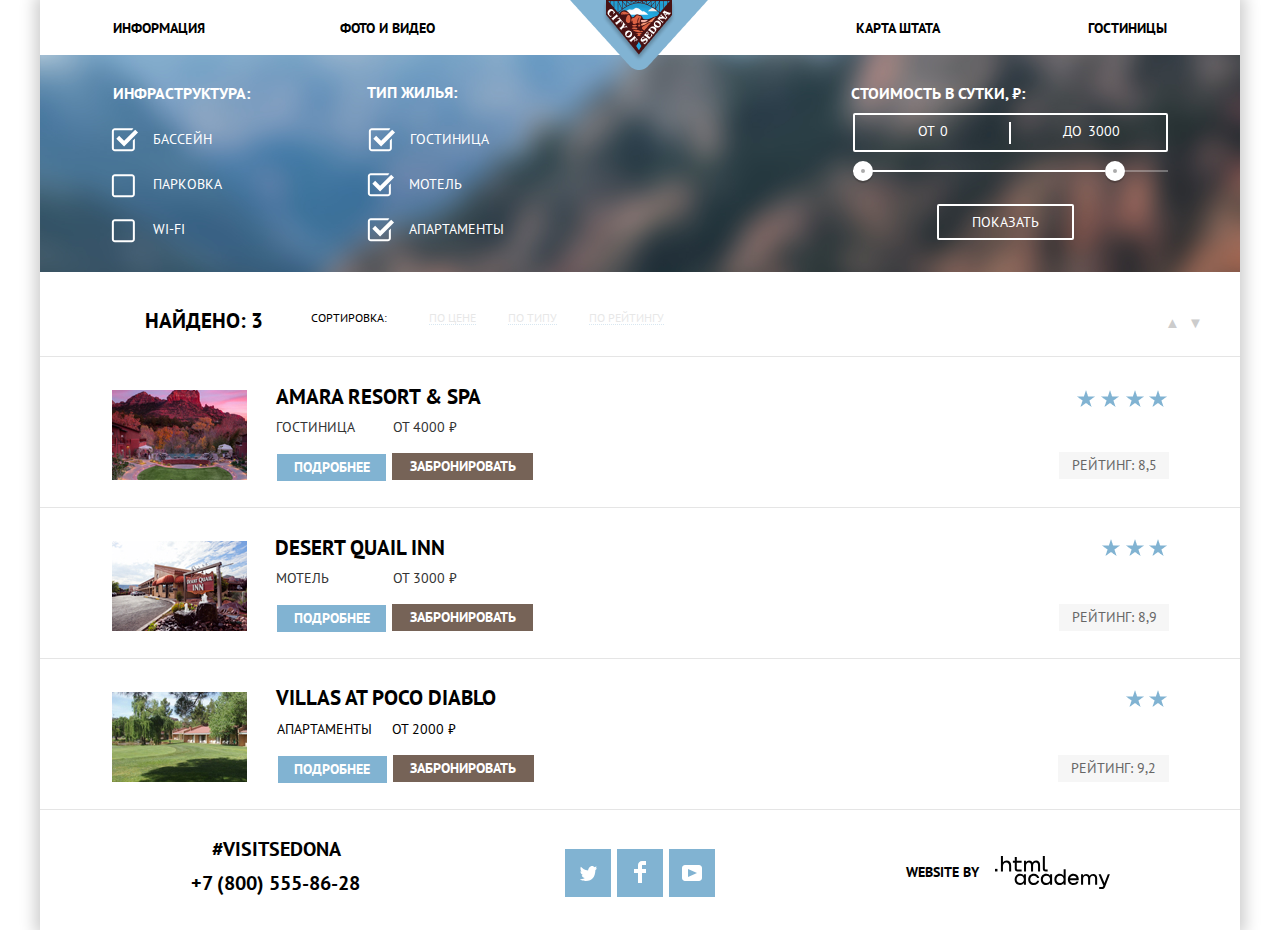
==== commit f2edb174: "Завершаем вёрстку внутренней страницы" ====
--- a/catalog.html
+++ b/catalog.html
@@ -172,9 +172,11 @@
               </div>
               <div class="submit-house">
                 <div class="name-hause">
-                  <a class="house" href="blank.html">
-                    <h3 class="amara-h">Amara Resort & Spa</h3>
-                  </a>
+                  <div>
+                    <a class="house" href="blank.html">
+                      <h3 class="amara-h">Amara Resort & Spa</h3>
+                    </a>
+                  </div>
                 </div>
                 <div class="hotel-text-1">
                   <p class="text-3">Гостиница</p>
@@ -190,7 +192,7 @@
                 </div>
               </div>
               <div class="stars-img">
-                <p class="stars-images">
+                <p class="stars-images stars-images-a">
                   <img
                     src="images/stars/stars_4.png"
                     width="91"
@@ -198,7 +200,7 @@
                     alt="stars"
                   />
                 </p>
-                <p class="text-stars">Рейтинг: 8,5</p>
+                <p class="text-stars text-stars-a">Рейтинг: 8,5</p>
               </div>
             </li>
           </ul>
@@ -231,7 +233,7 @@
                   </button>
                 </div>
               </div>
-              <div class="stars-img star-bad-2">
+              <div class="stars-img">
                 <p class="stars-images">
                   <img src="images/stars/stars_3.png" alt="stars" />
                 </p>
@@ -278,7 +280,7 @@
           </ul>
         </section>
       </main>
-      <footer class="main-footer">
+      <footer class="main-footer main-footer-catalog">
         <section class="footer-contacts">
           <h1>#VISITSEDONA</h1>
           <div>
--- a/styles/style.css
+++ b/styles/style.css
@@ -97,24 +97,23 @@
 }
 
 .sort a {
-  color: var(--basic-black);
+  color: #b3b3b3;
+  mix-blend-mode: normal;
   opacity: 0.3;
-  text-decoration: underline;
-  text-decoration-style: dotted;
+  background-image: url(../images/line.svg);
+  background-repeat: repeat-x;
+  background-position: 2px 14px;
 }
 
 .sort a:hover {
   color: var(--basic-darker-blue);
   opacity: 1;
-  text-decoration: underline;
-  text-decoration-style: dotted;
 }
 
 .sort a:focus {
   color: var(--basic-black);
   opacity: 1;
-  text-decoration: underline;
-  text-decoration-style: dotted;
+  background-image: none;
 }
 
 .site-navigation a:focus,
@@ -169,7 +168,7 @@
 
 .map img {
   display: block;
-      margin-top: -63px;
+  margin-top: -63px;
 }
 
 .button-house-1 {
@@ -177,8 +176,9 @@
   width: 110px;
   height: 27px;
   text-align: center;
-  margin-bottom: 3px;
+  margin-bottom: 5px;
   margin-right: 6px;
+  margin-left: -4px;
   border: 0;
   color: var(--basic-white);
   font-size: 14px;
@@ -193,6 +193,7 @@
   height: 27px;
   text-align: center;
   margin-right: -28px;
+  margin-top: -1px;
   border: 0;
   color: var(--basic-white);
   font-size: 14px;
@@ -202,7 +203,7 @@
 }
 
 .bh {
-  margin-left: 30px;
+  margin-left: 32px;
   display: flex;
   margin-bottom: 8px;
 }
@@ -584,26 +585,30 @@
 }
 
 .amara-h {
-  margin-bottom: 23px;
-  margin-top: 0px;
+  margin-top: 16px;
+  margin-left: -2px;
 }
 
 .villas-h {
   margin-bottom: 8px;
-  margin-left: -1px;
+  margin-left: -2px;
+  margin-top: 1px;
 }
 
 .hotel-villas {
-  margin-left: 21px;
+  margin-left: 20px;
+  margin-bottom: 15px;
 }
 
 .bh-villas {
-  margin-bottom: 3px;
+  margin-bottom: -5px;
+  margin-left: 33px;
+  margin-right: -1px;
 }
 
 .desert-h {
-  margin-top: 0;
-  margin-left: -2px;
+  margin-top: 16px;
+  margin-left: -3px;
 }
 
 .type-home-2 {
@@ -633,10 +638,14 @@
   box-sizing: border-box;
 }
 
+.found {
+  margin-top: 16px;
+}
+
 .sort li {
   margin-right: 32px;
   font-size: 12px;
-  margin-top: -3px;
+  margin-top: -8px;
 }
 
 .ability-1 {
@@ -645,7 +654,7 @@
 }
 
 .type-home-2 {
-  height: 125px;
+  height: 217px;
 }
 
 .button-see-1 {
@@ -656,7 +665,7 @@
 .hauses-preice {
   display: flex;
   width: 1200px;
-  height: 147px;
+  height: 150px;
   justify-content: space-between;
   display: flex;
   align-items: center;
@@ -680,11 +689,11 @@
 .sort-text {
   margin-left: 6px;
   font-size: 12px;
-  margin-top: 9px;
+  margin-top: 5px;
 }
 
 .hause-img {
-  margin: 0 0 0 72px;
+  margin: 0 0 -6px 72px;
   padding: 0px;
   display: flex;
   flex-flow: row nowrap;
@@ -692,24 +701,41 @@
 }
 
 .text-stars {
+  display: flex;
   color: #666666;
   background-color: #f6f6f6;
   width: 110px;
   height: 27px;
   text-align: center;
-  font-size: 13px;
   font-family: "PT Sans", Arial, sans-serif;
   font-style: normal;
   font-weight: normal;
   font-size: 14px;
-  line-height: 21px;
-  padding-top: 4px;
-  margin-right: 70px;
+  margin-right: 71px;
+  margin-top: 45px;
+  align-items: center;
+  justify-content: center;
 }
 
 .stars-images {
+  margin-right: 72px;
+  margin-bottom: -3px;
+  margin-top: 17px;
+}
+
+.text-stars-a {
+  margin-top: 40px;
   margin-right: 71px;
-  margin-bottom: 43px;
+}
+
+.stars-images-a {
+  margin-right: 72px;
+  margin-top: 18px;
+  height: 25px;
+}
+
+.stars-bad-1 {
+  width: 111px;
 }
 
 .hotel-text-1 {
@@ -729,15 +755,16 @@
 
 .hotel-text-3 {
   display: flex;
-  margin-left: 7px;
+  margin-left: 8px;
   line-height: 9px;
   margin-bottom: 7px;
   width: 250px;
 }
 
 .text-desert {
-  margin-right: 62px;
-  margin-top: 0px;
+  margin-right: 66px;
+  margin-top: -1px;
+  margin-left: -2px;
   color: #333333;
   font-family: "PT Sans", Arial, sans-serif;
   font-style: normal;
@@ -746,8 +773,9 @@
 }
 
 .text-3 {
-  margin-right: 37px;
+  margin-right: 40px;
   margin-top: 0px;
+  margin-left: -2px;
   color: #333333;
   font-family: "PT Sans", Arial, sans-serif;
   font-style: normal;
@@ -880,19 +908,33 @@
   user-select: none;
   margin-top: 20px;
   max-width: 50px;
-  font-style: "PT Sans";
-  font-style: normal;
-  font-size: 13px;
-  display: flex;
-  align-items: center;
-  text-transform: uppercase;
+  font-family: "PT Sans";
+  font-style: normal;
+  font-size: 14px;
+}
+
+label[for="checkbox01"] {
+  margin-top: -1px;
+}
+
+label[for="checkbox04"] {
+  margin-top: 19px;
+  margin-left: 2px;
+}
+
+label[for="checkbox05"] {
+  margin-left: 1px;
+}
+
+label[for="checkbox06"] {
+  margin-left: 1px;
 }
 
 .filter-input-checkbox + label::before {
   content: "";
   position: absolute;
   left: -42px;
-  top: 0;
+  top: 2px;
   min-width: 25px;
   min-height: 25px;
   background-repeat: no-repeat;
@@ -902,7 +944,7 @@
 .filter-input-checkbox:checked + label::before {
   content: "";
   position: absolute;
-  top: 0;
+  top: 1px;
   left: -42px;
   width: 29px;
   height: 30px;
@@ -926,8 +968,8 @@
 
 .filter-range {
   width: 315px;
-  margin: 26px auto;
-  padding-left: 116px;
+  margin: 28px auto;
+  padding-left: 120px;
   color: #ffffff;
   text-transform: uppercase;
 }
@@ -937,11 +979,12 @@
   font-weight: 600;
   font-size: 16px;
   line-height: 21px;
+  margin-left: -2px;
 }
 
 .price-controls {
   position: relative;
-  height: 36px;
+  height: 35px;
   margin-bottom: 20px;
   font-size: 0;
   border: 2px solid #ffffff;
@@ -962,7 +1005,7 @@
 .price-controls label {
   display: inline-block;
   font-size: 14px;
-  line-height: 38px;
+  line-height: 31px;
 }
 
 .price-controls .min-price {
@@ -971,7 +1014,7 @@
 
 .price-controls .max-price {
   width: 90px;
-  margin-left: 75px;
+  margin-left: 71px;
 }
 
 .price-controls input {
@@ -987,6 +1030,7 @@
 .range-controls {
   position: relative;
   margin-bottom: 32px;
+  margin-top: -2px;
 }
 
 .range-controls .scale {
@@ -1081,7 +1125,7 @@
 .sorting-price-list li {
   display: block;
   margin-left: -20px;
-  margin-top: 9px;
+  margin-top: 4px;
   height: 268px;
   width: 43px;
   font-size: 15px;
@@ -1277,7 +1321,7 @@
 }
 
 .adults label {
- margin-top: -3px;
+  margin-top: -3px;
 }
 
 .adults {
@@ -1287,7 +1331,7 @@
 
 .children {
   display: flex;
-    align-items: center;
+  align-items: center;
   margin-left: 106px;
 }
 
@@ -1302,9 +1346,9 @@
 .quantity-controls-1 {
   background-color: #f2f2f2;
   display: flex;
-    background-color: #f2f2f2;
-    margin-left: 42px;
-    margin-top: -2px;
+  background-color: #f2f2f2;
+  margin-left: 42px;
+  margin-top: -2px;
 }
 
 .quantity-controls-2 {
@@ -1416,3 +1460,7 @@
   z-index: 100;
   margin-left: 458px;
 }
+
+.main-footer-catalog {
+  height: 120px;
+}
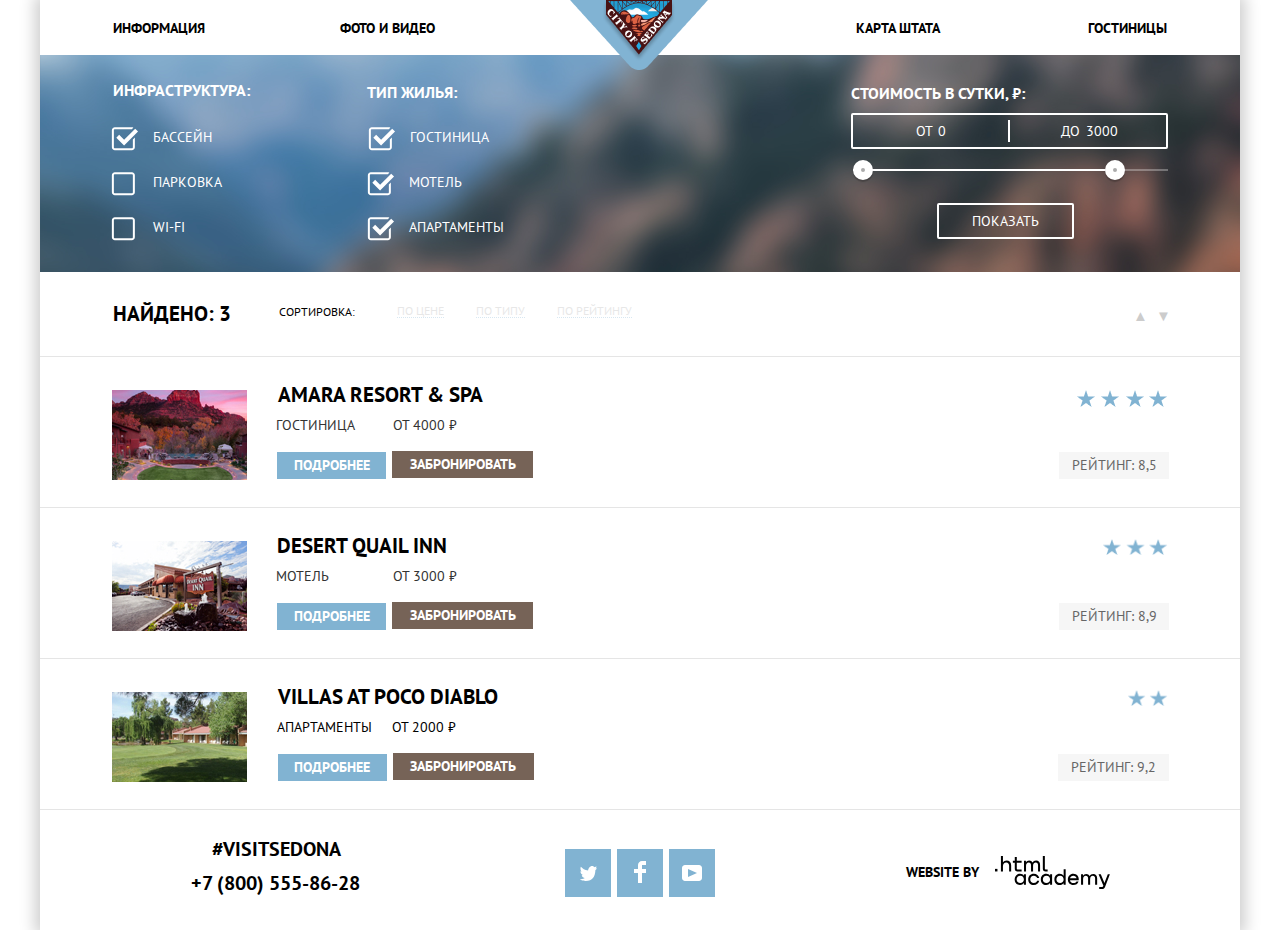
==== commit f1996ead: "Защита_2" ====
--- a/catalog.html
+++ b/catalog.html
@@ -1,399 +1,308 @@
 <!DOCTYPE html>
 <html class="page" lang="en">
-  <head>
-    <meta charset="UTF-8" />
-    <meta http-equiv="X-UA-Compatible" content="IE=edge" />
-    <meta name="viewport" content="width=device-width, initial-scale=1.0" />
-    <title>HTML Academy: Седона</title>
-    <link rel="icon" href="images/favicon/favicon.ico" />
-    <link rel="preconnect" href="https://fonts.gstatic.com" />
-    <link
-      href="https://fonts.googleapis.com/css2?family=PT+Sans&display=swap"
-      rel="stylesheet"
-    />
-    <link href="normalize.css" rel="stylesheet" />
-    <link href="styles/style.css" rel="stylesheet" />
-  </head>
-  <body class="page-body">
-    <div class="container">
-      <header class="main-header width-site">
-        <div class="header-logo">
-          <a class="main-header-logo" href="index.html">
-            <img
-              src="images/logo.png"
-              width="138"
-              height="70"
-              alt="Логотип проекта Седона"
-            />
-          </a>
-        </div>
-        <div class="header-inner">
-          <nav class="main-navigation">
-            <ul class="site-navigation">
-              <li><a href="blank.html">Информация</a></li>
-              <li><a href="blank.html">Фото и видео</a></li>
-              <li><a href="blank.html">Карта штата</a></li>
-              <li><a href="catalog.html">Гостиницы</a></li>
-            </ul>
-          </nav>
-        </div>
-      </header>
-      <main class="container width-site">
-        <section class="type-home-2">
-          <form class="selection-post" method="post" action="#">
-            <div class="ability">
-              <h2 class="ability-text">Инфраструктура:</h2>
-              <ul class="infr">
-                <li class="filter-option">
-                  <input
-                    class="visually-hidden filter-input-checkbox"
-                    type="checkbox"
-                    name="pool"
-                    value="Бассейн"
-                    id="checkbox01"
-                    checked
-                  />
-                  <label for="checkbox01">Бассейн</label>
-                </li>
-                <li class="filter-option">
-                  <input
-                    class="visually-hidden filter-input-checkbox"
-                    type="checkbox"
-                    name="parking"
-                    value="Парковка"
-                    id="checkbox02"
-                  />
-                  <label for="checkbox02">Парковка</label>
-                </li>
-                <li class="filter-option">
-                  <input
-                    class="visually-hidden filter-input-checkbox"
-                    type="checkbox"
-                    name="wifi"
-                    value="Парковка"
-                    id="checkbox03"
-                  />
-                  <label for="checkbox03">Wi-Fi</label>
-                </li>
-              </ul>
-            </div>
-            <div class="ability-1">
-              <h2 class="ability-text-1">Тип жилья:</h2>
-              <ul>
-                <li class="filter-option">
-                  <input
-                    class="visually-hidden filter-input-checkbox"
-                    type="checkbox"
-                    name="hotel"
-                    value="Гостиница"
-                    id="checkbox04"
-                    checked
-                  />
-                  <label for="checkbox04">Гостиница</label>
-                </li>
-                <li class="filter-option">
-                  <input
-                    class="visually-hidden filter-input-checkbox"
-                    type="checkbox"
-                    name="motel"
-                    value="Мотель"
-                    id="checkbox05"
-                    checked
-                  />
-                  <label for="checkbox05">Мотель</label>
-                </li>
-                <li class="filter-option">
-                  <input
-                    class="visually-hidden filter-input-checkbox"
-                    type="checkbox"
-                    name="apartments"
-                    value="Апартаменты"
-                    id="checkbox06"
-                    checked
-                  />
-                  <label for="checkbox06">Апартаменты</label>
-                </li>
-              </ul>
-            </div>
-            <div class="filter-range">
-              <div class="filter-range-title">Стоимость в сутки, &#8381;:</div>
-              <div class="price-controls">
-                <label class="min-price"
-                  >от <input type="text" name="min-price" value="0"
-                /></label>
-                <label class="max-price"
-                  >до <input type="text" name="max-price" value="3000"
-                /></label>
-              </div>
-              <div class="range-controls">
-                <div class="scale">
-                  <div class="bar"></div>
-                </div>
-                <div class="range-toggle range-toggle-min"></div>
-                <div class="range-toggle range-toggle-max"></div>
-              </div>
-              <button class="btn-transparent" type="submit">Показать</button>
-            </div>
-          </form>
-        </section>
-        <section class="sort-selector">
-          <h2 class="found">Найдено: 3</h2>
-          <div class="sort-1">
-            <p class="sort-text">Сортировка:</p>
-            <ul class="sort">
-              <li><a href="blank.html">По цене</a></li>
-              <li><a href="blank.html">По типу</a></li>
-              <li><a href="blank.html">По рейтингу</a></li>
+
+<head>
+  <meta charset="UTF-8" />
+  <meta http-equiv="X-UA-Compatible" content="IE=edge" />
+  <meta name="viewport" content="width=device-width, initial-scale=1.0" />
+  <title>HTML Academy: Седона</title>
+  <link rel="icon" href="images/favicon/favicon.ico" />
+  <link rel="preconnect" href="https://fonts.gstatic.com" />
+  <link href="https://fonts.googleapis.com/css2?family=PT+Sans&display=swap" rel="stylesheet" />
+  <link href="normalize.css" rel="stylesheet" />
+  <link href="styles/style.css" rel="stylesheet" />
+</head>
+
+<body class="page-body">
+  <div class="container">
+    <header class="main-header width-site">
+      <div class="header-logo">
+        <a class="main-header-logo" href="index.html">
+          <img src="images/logo.png" width="138" height="70" alt="Логотип проекта Седона" />
+        </a>
+      </div>
+      <div class="header-inner">
+        <nav class="main-navigation">
+          <ul class="site-navigation">
+            <li><a href="#">Информация</a></li>
+            <li><a href="#">Фото и видео</a></li>
+            <li><a href="#">Карта штата</a></li>
+            <li><a href="catalog.html">Гостиницы</a></li>
+          </ul>
+        </nav>
+      </div>
+    </header>
+    <main class="container width-site">
+      <section class="type-home-2">
+        <form class="selection-post" method="post" action="#">
+          <div class="ability">
+            <h2 class="ability-text">Инфраструктура:</h2>
+            <ul class="infr">
+              <li class="filter-option">
+                <input class="visually-hidden filter-input-checkbox" type="checkbox" name="pool" value="Бассейн"
+                  id="checkbox01" checked />
+                <label for="checkbox01">Бассейн</label>
+              </li>
+              <li class="filter-option">
+                <input class="visually-hidden filter-input-checkbox" type="checkbox" name="parking" value="Парковка"
+                  id="checkbox02" />
+                <label for="checkbox02">Парковка</label>
+              </li>
+              <li class="filter-option">
+                <input class="visually-hidden filter-input-checkbox" type="checkbox" name="wifi" value="Парковка"
+                  id="checkbox03" />
+                <label for="checkbox03">Wi-Fi</label>
+              </li>
             </ul>
           </div>
-          <div class="sorting-price">
-            <ul class="sorting-price-list">
-              <li>
-                <a href="#"><span class="icon-up"></span></a>
-              </li>
-              <li>
-                <a><span class="icon-down active"></span></a>
+          <div class="ability-1">
+            <h2 class="ability-text-1">Тип жилья:</h2>
+            <ul>
+              <li class="filter-option">
+                <input class="visually-hidden filter-input-checkbox" type="checkbox" name="hotel" value="Гостиница"
+                  id="checkbox04" checked />
+                <label for="checkbox04">Гостиница</label>
+              </li>
+              <li class="filter-option">
+                <input class="visually-hidden filter-input-checkbox" type="checkbox" name="motel" value="Мотель"
+                  id="checkbox05" checked />
+                <label for="checkbox05">Мотель</label>
+              </li>
+              <li class="filter-option">
+                <input class="visually-hidden filter-input-checkbox" type="checkbox" name="apartments"
+                  value="Апартаменты" id="checkbox06" checked />
+                <label for="checkbox06">Апартаменты</label>
               </li>
             </ul>
           </div>
-        </section>
-        <section class="examples-house">
-          <ul class="examples-house-hotel">
-            <li class="hauses-preice">
-              <div class="hause-img-1">
-                <p class="hause-img">
-                  <img
-                    src="images/catalog/photo_catalog_1.jpg"
-                    width="135"
-                    height="90"
-                    alt="Amara Resort & Spa"
-                  />
-                </p>
-              </div>
-              <div class="submit-house">
-                <div class="name-hause">
-                  <div>
-                    <a class="house" href="blank.html">
-                      <h3 class="amara-h">Amara Resort & Spa</h3>
-                    </a>
-                  </div>
-                </div>
-                <div class="hotel-text-1">
-                  <p class="text-3">Гостиница</p>
-                  <p class="text-3">от 4000 &#8381;</p>
-                </div>
-                <div class="bh">
-                  <button class="button-house-1" type="submit">
-                    Подробнее
-                  </button>
-                  <button class="button-house-2" type="submit">
-                    Забронировать
-                  </button>
-                </div>
-              </div>
-              <div class="stars-img">
-                <p class="stars-images stars-images-a">
-                  <img
-                    src="images/stars/stars_4.png"
-                    width="91"
-                    height="17"
-                    alt="stars"
-                  />
-                </p>
-                <p class="text-stars text-stars-a">Рейтинг: 8,5</p>
-              </div>
+          <div class="filter-range">
+            <div class="filter-range-title">Стоимость в сутки, &#8381;:</div>
+            <div class="price-controls">
+              <label class="min-price">от <input type="text" name="min-price" value="0" /></label>
+              <label class="max-price">до <input type="text" name="max-price" value="3000" /></label>
+            </div>
+            <div class="range-controls">
+              <div class="scale">
+                <div class="bar"></div>
+              </div>
+              <div class="range-toggle range-toggle-min"></div>
+              <div class="range-toggle range-toggle-max"></div>
+            </div>
+            <button class="btn-transparent" type="submit">Показать</button>
+          </div>
+        </form>
+      </section>
+      <section class="sort-selector">
+        <h2 class="found">Найдено: 3</h2>
+        <div class="sort-1">
+          <p class="sort-text">Сортировка:</p>
+          <ul class="sort">
+            <li><a href="#">По цене</a></li>
+            <li><a href="#">По типу</a></li>
+            <li><a href="#">По рейтингу</a></li>
+          </ul>
+        </div>
+        <div class="sorting-price">
+          <ul class="sorting-price-list">
+            <li>
+              <a><span class="icon-up"></span></a>
+            </li>
+            <li>
+              <a><span class="icon-down active"></span></a>
             </li>
           </ul>
-          <ul class="examples-house-hotel">
-            <li class="hauses-preice">
-              <div class="hause-img-1">
-                <p class="hause-img">
-                  <img
-                    src="images/catalog/photo_catalog_2.jpg"
-                    alt="Desert Quail Inn"
-                  />
-                </p>
-              </div>
-              <div class="submit-house">
-                <div class="name-hause">
-                  <a class="house" href="blank.html">
-                    <h3 class="desert-h">Desert Quail Inn</h3>
+        </div>
+      </section>
+      <section class="examples-house">
+        <ul class="examples-house-hotel">
+          <li class="hauses-preice">
+            <div class="hause-img-1">
+              <p class="hause-img">
+                <img src="images/catalog/photo_catalog_1.jpg" width="135" height="90" alt="Amara Resort & Spa" />
+              </p>
+            </div>
+            <div class="submit-house">
+              <div class="name-hause">
+                <div>
+                  <a class="house" href="#">
+                    <h3 class="amara-h" aria-label="гостиница от 4000 рублей, Amara Resort & Spa, 5 звёзд, рейтинг 8,5">
+                      Amara Resort & Spa</h3>
                   </a>
                 </div>
-                <div class="hotel-text-2">
-                  <p class="text-desert">Мотель</p>
-                  <p class="text-desert">от 3000 &#8381;</p>
-                </div>
-                <div class="bh">
-                  <button class="button-house-1" type="submit">
-                    Подробнее
-                  </button>
-                  <button class="button-house-2" type="submit">
-                    Забронировать
-                  </button>
-                </div>
-              </div>
-              <div class="stars-img">
-                <p class="stars-images">
-                  <img src="images/stars/stars_3.png" alt="stars" />
-                </p>
-                <p class="text-stars star-bad-2">Рейтинг: 8,9</p>
-              </div>
-            </li>
-          </ul>
-          <ul class="examples-house-hotel">
-            <li class="hauses-preice">
-              <div class="hause-img-1">
-                <p class="hause-img">
-                  <img
-                    src="images/catalog/photo_catalog_3.jpg"
-                    alt="Villas at Poco Diablo"
-                  />
-                </p>
-              </div>
-              <div class="submit-house">
-                <div class="name-hause">
-                  <a class="house" href="blank.html">
-                    <h3 class="villas-h">Villas at Poco Diablo</h3>
-                  </a>
-                </div>
-                <div class="hotel-text-3">
-                  <p class="hotel-villas">Апартаменты</p>
-                  <p class="hotel-villas">от 2000 &#8381;</p>
-                </div>
-                <div class="bh bh-villas">
-                  <button class="button-house-1" type="submit">
-                    Подробнее
-                  </button>
-                  <button class="button-house-2" type="submit">
-                    Забронировать
-                  </button>
-                </div>
-              </div>
-              <div class="stars-img star-bad-1">
-                <p class="stars-images">
-                  <img src="images/stars/stars_2.png" alt="stars" />
-                </p>
-                <p class="text-stars stars-bad-1">Рейтинг: 9,2</p>
-              </div>
-            </li>
-          </ul>
-        </section>
-      </main>
-      <footer class="main-footer main-footer-catalog">
-        <section class="footer-contacts">
-          <h1>#VISITSEDONA</h1>
-          <div>
-            <a class="footer-phone" href="tel:+78005558628"
-              >+7 (800) 555-86-28</a
-            >
-          </div>
-        </section>
-        <section class="footer-all">
-          <ul class="social-button">
-            <li>
-              <a class="twitter" href="#">
-                <svg
-                  width="17"
-                  height="16"
-                  viewBox="0 0 17 16"
-                  xmlns="http://www.w3.org/2000/svg"
-                >
-                  <path
-                    d="M10.95 1.14409C12.635 0.648089 13.934 1.41409 14.527 2.32309C15.2 2.09209 15.858 1.84209 16.538 1.61509C16.5249 2.30145 16.2117 2.94761 15.681 3.38309C16.366 3.55309 16.985 2.89209 16.985 2.89209C16.816 3.89209 15.979 4.68009 15.422 4.91609C15.191 11.6661 12.247 16.1331 5.34501 15.9981H4.89901C4.48901 15.9981 0.735007 15.5381 0.00100708 14.1111C2.27201 14.3071 3.89401 13.6891 4.69401 12.9341C3.73401 12.6341 2.01501 12.4571 1.71501 9.98409C2.06401 10.0901 2.27901 10.2121 2.90501 10.1031C1.70501 9.24709 0.374007 8.53009 0.448007 6.33009C0.733007 6.65809 1.51501 6.86609 1.78801 6.80209C1.08501 6.56109 -0.181993 3.44209 0.894007 1.85009C2.71201 3.70409 4.62901 5.45609 8.04601 5.62309C8.25401 3.33009 9.18301 1.79309 10.95 1.14409Z"
-                    fill="white"
-                  />
-                </svg>
-              </a>
-            </li>
-            <li>
-              <a class="fb" href="#">
-                <svg
-                  width="12"
-                  height="22"
-                  viewBox="0 0 12 22"
-                  xmlns="http://www.w3.org/2000/svg"
-                >
-                  <path
-                    d="M12 4V0H8C5.79086 0 4 1.79086 4 4V8H0V12H4V22H8V12H12V8H8V4H12Z"
-                    fill="white"
-                  />
-                </svg>
-              </a>
-            </li>
-            <li>
-              <a class="youtube" href="#">
-                <svg
-                  width="20"
-                  height="16"
-                  viewBox="0 0 20 16"
-                  xmlns="http://www.w3.org/2000/svg"
-                >
-                  <path
-                    fill-rule="evenodd"
-                    clip-rule="evenodd"
-                    d="M3 0H17C18.65 0 20 1.35 20 3V13C20 14.65 18.65 16 17 16H3C1.35 16 0 14.65 0 13V3C0 1.35 1.35 0 3 0ZM6.027 4.002V11.998L15.014 8L6.027 4.002Z"
-                    fill="white"
-                  />
-                </svg>
-              </a>
-            </li>
-          </ul>
-        </section>
-        <div class="footer-name">
-          <a class="footer-copyright" href="#">
-            <b class="website">website by</b>
-            <svg
-              width="115"
-              height="34"
-              viewBox="0 0 115 34"
-              xmlns="http://www.w3.org/2000/svg"
-            >
-              <g clip-path="url(#clip0)">
-                <path d="M0 12.8806V15.4567H2.45789V12.8806H0Z" />
+              </div>
+              <div class="hotel-text-1">
+                <p class="text-3">Гостиница</p>
+                <p class="text-3">от 4000 &#8381;</p>
+              </div>
+              <div class="bh">
+                <a class="button-house-1" type="submit">
+                  Подробнее
+                </a>
+                <a class="button-house-2" type="submit">
+                  Забронировать
+                </a>
+              </div>
+            </div>
+            <div class="stars-img">
+              <p class="stars-images stars-images-a">
+                <img src="images/stars/stars_4.png" width="91" height="17" alt="stars" />
+              </p>
+              <p class="text-stars text-stars-a">Рейтинг: 8,5</p>
+            </div>
+          </li>
+        </ul>
+        <ul class="examples-house-hotel">
+          <li class="hauses-preice">
+            <div class="hause-img-1">
+              <p class="hause-img">
+                <img src="images/catalog/photo_catalog_2.jpg" alt="Desert Quail Inn" width="135" height="90" />
+              </p>
+            </div>
+            <div class="submit-house">
+              <div class="name-hause">
+                <a class="house" href="#">
+                  <h3 class="desert-h" aria-label="мотель от 3000 рублей, Desert Quail Inn, 3 звезды, рейтинг 8,9">
+                    Desert Quail Inn</h3>
+                </a>
+              </div>
+              <div class="hotel-text-2">
+                <p class="text-desert">Мотель</p>
+                <p class="text-desert">от 3000 &#8381;</p>
+              </div>
+              <div class="bh">
+                <a class="button-house-1" type="submit">
+                  Подробнее
+                </a>
+                <a class="button-house-2" type="submit">
+                  Забронировать
+                </a>
+              </div>
+            </div>
+            <div class="stars-img">
+              <p class="stars-images">
+                <img src="images/stars/stars_3.png" alt="stars" width="65" height="17" />
+              </p>
+              <p class="text-stars star-bad-2">Рейтинг: 8,9</p>
+            </div>
+          </li>
+        </ul>
+        <ul class="examples-house-hotel">
+          <li class="hauses-preice">
+            <div class="hause-img-1">
+              <p class="hause-img">
+                <img src="images/catalog/photo_catalog_3.jpg" alt="Villas at Poco Diablo" width="135" height="90" />
+              </p>
+            </div>
+            <div class="submit-house">
+              <div class="name-hause">
+                <a class="house" href="#">
+                  <h3 class="villas-h"
+                    aria-label="аппартаменты от 2000 рублей, Villas at Poco Diablo, 2 звезды, рейтинг 9,2">Villas at
+                    Poco Diablo</h3>
+                </a>
+              </div>
+              <div class="hotel-text-3">
+                <p class="hotel-villas">Апартаменты</p>
+                <p class="hotel-villas">от 2000 &#8381;</p>
+              </div>
+              <div class="bh bh-villas">
+                <a class="button-house-1" type="submit">
+                  Подробнее
+                </a>
+                <a class="button-house-2" type="submit">
+                  Забронировать
+                </a>
+              </div>
+            </div>
+            <div class="stars-img star-bad-1">
+              <p class="stars-images">
+                <img src="images/stars/stars_2.png" alt="stars" width="40" height="17" />
+              </p>
+              <p class="text-stars stars-bad-1">Рейтинг: 9,2</p>
+            </div>
+          </li>
+        </ul>
+      </section>
+    </main>
+    <footer class="main-footer main-footer-catalog">
+      <section class="footer-contacts">
+        <h1>#VISITSEDONA</h1>
+        <div>
+          <a class="footer-phone" href="tel:+78005558628">+7 (800) 555-86-28</a>
+        </div>
+      </section>
+      <section aria-label="section" class="footer-all">
+        <ul class="social-button">
+          <li>
+            <a class="twitter" href="#">
+              <svg aria-label="Логотип twitter" width="17" height="16" viewBox="0 0 17 16"
+                xmlns="http://www.w3.org/2000/svg">
                 <path
-                  d="M11.6466 4.52965C10.0863 4.52965 8.82534 5.23807 8.03454 6.26851H7.94905V0H5.91864V15.4566H7.94905V10.1541C7.94905 8.02886 9.27418 6.50466 11.2191 6.50466C13.0572 6.50466 14.1258 7.87858 14.1258 9.72478V15.4566H16.1563V9.35984C16.1563 6.41878 14.3396 4.52965 11.6466 4.52965Z"
-                />
-                <path
-                  d="M26.6171 4.8303H21.8083V1.07349H19.7778V4.8303H17.8543V6.80531H19.7778V12.7947C19.7778 14.5121 20.7396 15.4567 22.4708 15.4567H26.6171V13.4602H22.8769C22.193 13.4602 21.8083 13.0738 21.8083 12.4083V6.80531H26.6171V4.8303Z"
-                />
-                <path
-                  d="M41.1215 4.55103C39.497 4.55103 38.2576 5.34532 37.5736 6.61191H37.5095C36.8897 5.3668 35.7356 4.55103 34.154 4.55103C32.7434 4.55103 31.6746 5.30238 31.0336 6.35431H30.948V4.83011H29.0031V15.4565H31.0336V10.0038C31.0336 8.00729 32.0806 6.54752 33.6624 6.50458C35.1584 6.46164 36.0347 7.53502 36.0347 9.14507V15.4565H38.0652V9.83203C38.0652 7.44915 39.4758 6.50458 40.6941 6.50458C42.1688 6.50458 43.0452 7.53502 43.0452 9.14507V15.4565H45.0754V8.9304C45.0754 6.35431 43.6221 4.55103 41.1215 4.55103Z"
-                />
-                <path
-                  d="M47.8272 12.7088C47.8272 14.4476 48.8104 15.4566 50.627 15.4566H52.636V13.4816H50.9262C50.2422 13.4816 49.8574 13.0952 49.8574 12.4297V0H47.8272V12.7088Z"
-                />
-                <path
-                  d="M28.9048 19.7063H28.8192C28.027 18.6392 26.7424 17.8923 25.0295 17.8709C21.882 17.8282 19.6338 20.1544 19.6338 23.441C19.6338 26.749 21.9248 29.0752 25.008 29.0326C26.7637 29.0111 28.027 28.2215 28.8192 27.0903H28.9048V28.7336H30.9176V18.1697H28.9048V19.7063ZM25.3077 27.0691C23.081 27.0691 21.6679 25.4471 21.6679 23.441C21.6679 21.435 23.081 19.813 25.3077 19.813C27.4703 19.813 28.8836 21.435 28.8836 23.441C28.8836 25.4259 27.4703 27.0691 25.3077 27.0691Z"
-                />
-                <path
-                  d="M44.2094 22.0111C43.7169 19.6208 41.5972 17.8708 38.8138 17.8708C35.4523 17.8708 33.2042 20.3251 33.2042 23.4409C33.2042 26.5567 35.4523 29.0325 38.8138 29.0325C41.5972 29.0325 43.7169 27.2397 44.2094 24.8281H42.0898C41.6616 26.1727 40.3983 27.0903 38.8353 27.0903C36.6513 27.0903 35.238 25.447 35.238 23.4409C35.238 21.4349 36.6513 19.8129 38.8353 19.8129C40.4624 19.8129 41.6616 20.7733 42.0898 22.0111H44.2094Z"
-                />
-                <path
-                  d="M55.0836 19.7063H54.998C54.2058 18.6392 52.921 17.8923 51.208 17.8709C48.0606 17.8282 45.8125 20.1544 45.8125 23.441C45.8125 26.749 48.1035 29.0752 51.1866 29.0326C52.9425 29.0111 54.2058 28.2215 54.998 27.0903H55.0836V28.7336H57.0962V18.1697H55.0836V19.7063ZM51.4865 27.0691C49.2596 27.0691 47.8465 25.4471 47.8465 23.441C47.8465 21.435 49.2596 19.813 51.4865 19.813C53.6491 19.813 55.0621 21.435 55.0621 23.441C55.0621 25.4259 53.6491 27.0691 51.4865 27.0691Z"
-                />
-                <path
-                  d="M68.6538 19.813H68.5682C67.776 18.6819 66.4483 17.8923 64.7568 17.871C61.6738 17.8283 59.3827 20.1545 59.3827 23.4624C59.3827 26.749 61.6309 29.0753 64.7783 29.0326C66.4483 29.0111 67.776 28.2642 68.5468 27.1972H68.6538V28.7336H70.6665V13.3679H68.6538V19.813ZM65.0568 27.0904C62.8298 27.0904 61.4168 25.4685 61.4168 23.4624C61.4168 21.4563 62.8298 19.8343 65.0568 19.8343C67.2193 19.8343 68.6324 21.4776 68.6324 23.4624C68.6324 25.4685 67.2193 27.0904 65.0568 27.0904Z"
-                />
-                <path
-                  d="M78.3297 17.8708C75.0752 17.8708 72.8483 20.3678 72.8483 23.4623C72.8483 26.4714 74.9467 29.0325 78.3724 29.0325C80.8561 29.0325 82.8475 27.6879 83.5541 25.447H81.4342C80.9634 26.4502 79.8286 27.0903 78.4582 27.0903C76.5312 27.0903 75.1608 25.8098 75.0109 24.1666H83.7682C84.0464 20.6452 81.8412 17.8708 78.3297 17.8708ZM78.2868 19.8129C79.9783 19.8129 81.2416 20.8586 81.5627 22.3739H75.0538C75.3535 20.88 76.6168 19.8129 78.2868 19.8129Z"
-                />
-                <path
-                  d="M98.1985 17.8921C96.5713 17.8921 95.3295 18.6817 94.6443 19.9409H94.5799C93.9591 18.703 92.8029 17.8921 91.2184 17.8921C89.8054 17.8921 88.7347 18.639 88.0924 19.6848H88.0068V18.1695H86.0583V28.7334H88.0924V23.3128C88.0924 21.328 89.1417 19.8768 90.7261 19.8341C92.2247 19.7915 93.1028 20.8585 93.1028 22.4591V28.7334H95.1368V23.1421C95.1368 20.7732 96.5499 19.8341 97.7703 19.8341C99.2477 19.8341 100.125 20.8585 100.125 22.4591V28.7334H102.16V22.2457C102.16 19.6848 100.704 17.8921 98.1985 17.8921Z"
-                />
-                <path
-                  d="M109.441 27.0477L105.801 18.1697H103.553L108.392 29.7368L108.371 29.7794C108.028 30.6544 107.643 30.9745 106.701 30.9745H104.196V33.0019H106.701C108.542 33.0019 109.527 32.1696 110.212 30.3769L114.88 18.1697H112.803L109.441 27.0477Z"
-                />
-              </g>
-              <defs>
-                <clipPath id="clip0">
-                  <rect width="115" height="33.0294" fill="white" />
-                </clipPath>
-              </defs>
-            </svg>
-          </a>
-        </div>
-      </footer>
-    </div>
-  </body>
+                  d="M10.95 1.14409C12.635 0.648089 13.934 1.41409 14.527 2.32309C15.2 2.09209 15.858 1.84209 16.538 1.61509C16.5249 2.30145 16.2117 2.94761 15.681 3.38309C16.366 3.55309 16.985 2.89209 16.985 2.89209C16.816 3.89209 15.979 4.68009 15.422 4.91609C15.191 11.6661 12.247 16.1331 5.34501 15.9981H4.89901C4.48901 15.9981 0.735007 15.5381 0.00100708 14.1111C2.27201 14.3071 3.89401 13.6891 4.69401 12.9341C3.73401 12.6341 2.01501 12.4571 1.71501 9.98409C2.06401 10.0901 2.27901 10.2121 2.90501 10.1031C1.70501 9.24709 0.374007 8.53009 0.448007 6.33009C0.733007 6.65809 1.51501 6.86609 1.78801 6.80209C1.08501 6.56109 -0.181993 3.44209 0.894007 1.85009C2.71201 3.70409 4.62901 5.45609 8.04601 5.62309C8.25401 3.33009 9.18301 1.79309 10.95 1.14409Z"
+                  fill="white" />
+              </svg>
+            </a>
+          </li>
+          <li>
+            <a class="fb" href="#">
+              <svg aria-label="Логотип facebook" width="12" height="22" viewBox="0 0 12 22"
+                xmlns="http://www.w3.org/2000/svg">
+                <path d="M12 4V0H8C5.79086 0 4 1.79086 4 4V8H0V12H4V22H8V12H12V8H8V4H12Z" fill="white" />
+              </svg>
+            </a>
+          </li>
+          <li>
+            <a class="youtube" href="#">
+              <svg aria-label="Логотип youtube" width="20" height="16" viewBox="0 0 20 16"
+                xmlns="http://www.w3.org/2000/svg">
+                <path fill-rule="evenodd" clip-rule="evenodd"
+                  d="M3 0H17C18.65 0 20 1.35 20 3V13C20 14.65 18.65 16 17 16H3C1.35 16 0 14.65 0 13V3C0 1.35 1.35 0 3 0ZM6.027 4.002V11.998L15.014 8L6.027 4.002Z"
+                  fill="white" />
+              </svg>
+            </a>
+          </li>
+        </ul>
+      </section>
+      <div class="footer-name">
+        <a class="footer-copyright" href="#">
+          <b class="website">website by</b>
+          <svg aria-label="html academy" width="115" height="34" viewBox="0 0 115 34"
+            xmlns="http://www.w3.org/2000/svg">
+            <g clip-path="url(#clip0)">
+              <path d="M0 12.8806V15.4567H2.45789V12.8806H0Z" />
+              <path
+                d="M11.6466 4.52965C10.0863 4.52965 8.82534 5.23807 8.03454 6.26851H7.94905V0H5.91864V15.4566H7.94905V10.1541C7.94905 8.02886 9.27418 6.50466 11.2191 6.50466C13.0572 6.50466 14.1258 7.87858 14.1258 9.72478V15.4566H16.1563V9.35984C16.1563 6.41878 14.3396 4.52965 11.6466 4.52965Z" />
+              <path
+                d="M26.6171 4.8303H21.8083V1.07349H19.7778V4.8303H17.8543V6.80531H19.7778V12.7947C19.7778 14.5121 20.7396 15.4567 22.4708 15.4567H26.6171V13.4602H22.8769C22.193 13.4602 21.8083 13.0738 21.8083 12.4083V6.80531H26.6171V4.8303Z" />
+              <path
+                d="M41.1215 4.55103C39.497 4.55103 38.2576 5.34532 37.5736 6.61191H37.5095C36.8897 5.3668 35.7356 4.55103 34.154 4.55103C32.7434 4.55103 31.6746 5.30238 31.0336 6.35431H30.948V4.83011H29.0031V15.4565H31.0336V10.0038C31.0336 8.00729 32.0806 6.54752 33.6624 6.50458C35.1584 6.46164 36.0347 7.53502 36.0347 9.14507V15.4565H38.0652V9.83203C38.0652 7.44915 39.4758 6.50458 40.6941 6.50458C42.1688 6.50458 43.0452 7.53502 43.0452 9.14507V15.4565H45.0754V8.9304C45.0754 6.35431 43.6221 4.55103 41.1215 4.55103Z" />
+              <path
+                d="M47.8272 12.7088C47.8272 14.4476 48.8104 15.4566 50.627 15.4566H52.636V13.4816H50.9262C50.2422 13.4816 49.8574 13.0952 49.8574 12.4297V0H47.8272V12.7088Z" />
+              <path
+                d="M28.9048 19.7063H28.8192C28.027 18.6392 26.7424 17.8923 25.0295 17.8709C21.882 17.8282 19.6338 20.1544 19.6338 23.441C19.6338 26.749 21.9248 29.0752 25.008 29.0326C26.7637 29.0111 28.027 28.2215 28.8192 27.0903H28.9048V28.7336H30.9176V18.1697H28.9048V19.7063ZM25.3077 27.0691C23.081 27.0691 21.6679 25.4471 21.6679 23.441C21.6679 21.435 23.081 19.813 25.3077 19.813C27.4703 19.813 28.8836 21.435 28.8836 23.441C28.8836 25.4259 27.4703 27.0691 25.3077 27.0691Z" />
+              <path
+                d="M44.2094 22.0111C43.7169 19.6208 41.5972 17.8708 38.8138 17.8708C35.4523 17.8708 33.2042 20.3251 33.2042 23.4409C33.2042 26.5567 35.4523 29.0325 38.8138 29.0325C41.5972 29.0325 43.7169 27.2397 44.2094 24.8281H42.0898C41.6616 26.1727 40.3983 27.0903 38.8353 27.0903C36.6513 27.0903 35.238 25.447 35.238 23.4409C35.238 21.4349 36.6513 19.8129 38.8353 19.8129C40.4624 19.8129 41.6616 20.7733 42.0898 22.0111H44.2094Z" />
+              <path
+                d="M55.0836 19.7063H54.998C54.2058 18.6392 52.921 17.8923 51.208 17.8709C48.0606 17.8282 45.8125 20.1544 45.8125 23.441C45.8125 26.749 48.1035 29.0752 51.1866 29.0326C52.9425 29.0111 54.2058 28.2215 54.998 27.0903H55.0836V28.7336H57.0962V18.1697H55.0836V19.7063ZM51.4865 27.0691C49.2596 27.0691 47.8465 25.4471 47.8465 23.441C47.8465 21.435 49.2596 19.813 51.4865 19.813C53.6491 19.813 55.0621 21.435 55.0621 23.441C55.0621 25.4259 53.6491 27.0691 51.4865 27.0691Z" />
+              <path
+                d="M68.6538 19.813H68.5682C67.776 18.6819 66.4483 17.8923 64.7568 17.871C61.6738 17.8283 59.3827 20.1545 59.3827 23.4624C59.3827 26.749 61.6309 29.0753 64.7783 29.0326C66.4483 29.0111 67.776 28.2642 68.5468 27.1972H68.6538V28.7336H70.6665V13.3679H68.6538V19.813ZM65.0568 27.0904C62.8298 27.0904 61.4168 25.4685 61.4168 23.4624C61.4168 21.4563 62.8298 19.8343 65.0568 19.8343C67.2193 19.8343 68.6324 21.4776 68.6324 23.4624C68.6324 25.4685 67.2193 27.0904 65.0568 27.0904Z" />
+              <path
+                d="M78.3297 17.8708C75.0752 17.8708 72.8483 20.3678 72.8483 23.4623C72.8483 26.4714 74.9467 29.0325 78.3724 29.0325C80.8561 29.0325 82.8475 27.6879 83.5541 25.447H81.4342C80.9634 26.4502 79.8286 27.0903 78.4582 27.0903C76.5312 27.0903 75.1608 25.8098 75.0109 24.1666H83.7682C84.0464 20.6452 81.8412 17.8708 78.3297 17.8708ZM78.2868 19.8129C79.9783 19.8129 81.2416 20.8586 81.5627 22.3739H75.0538C75.3535 20.88 76.6168 19.8129 78.2868 19.8129Z" />
+              <path
+                d="M98.1985 17.8921C96.5713 17.8921 95.3295 18.6817 94.6443 19.9409H94.5799C93.9591 18.703 92.8029 17.8921 91.2184 17.8921C89.8054 17.8921 88.7347 18.639 88.0924 19.6848H88.0068V18.1695H86.0583V28.7334H88.0924V23.3128C88.0924 21.328 89.1417 19.8768 90.7261 19.8341C92.2247 19.7915 93.1028 20.8585 93.1028 22.4591V28.7334H95.1368V23.1421C95.1368 20.7732 96.5499 19.8341 97.7703 19.8341C99.2477 19.8341 100.125 20.8585 100.125 22.4591V28.7334H102.16V22.2457C102.16 19.6848 100.704 17.8921 98.1985 17.8921Z" />
+              <path
+                d="M109.441 27.0477L105.801 18.1697H103.553L108.392 29.7368L108.371 29.7794C108.028 30.6544 107.643 30.9745 106.701 30.9745H104.196V33.0019H106.701C108.542 33.0019 109.527 32.1696 110.212 30.3769L114.88 18.1697H112.803L109.441 27.0477Z" />
+            </g>
+            <defs>
+              <clipPath id="clip0">
+                <rect width="115" height="33.0294" fill="white" />
+              </clipPath>
+            </defs>
+          </svg>
+        </a>
+      </div>
+    </footer>
+  </div>
+</body>
+
 </html>
--- a/styles/style.css
+++ b/styles/style.css
@@ -2,9 +2,11 @@
   --basic-black: #000000;
   --basic-gray: #333333;
   --basic-ligt-blue: #137daa;
+  --blue-dark: #5d7284;
   --basic-hover: #669ec0;
   --basic-darker-blue: #81b3d2;
   --blue: #5496bd;
+  --blue-light: #88b6d1;
   --basic-white: #ffffff;
   --basic-gray-white: #f2f2f2;
   --basic-extra-gray: #cacaca;
@@ -15,12 +17,20 @@
   --light-brown: #766357;
   --light-brown-two: #604e43;
   --light-brown-three: #503e33;
-}
+  --grau-1: #666666;
+  --white-gray: #b3b3b3;
+  --white-1: #e5e5e5;
+  --white-2: #eeeeee;
+  --white-3: #f6f6f6;
+  --white-4: #cccccc;
+  --white-5: #ebebeb;
+}
+
 body {
   min-width: 1200px;
   margin: 0;
   padding: 0;
-  font-family: "PT Sans", Arial, sans-serif;
+  font-family: "PT Sans", "Arial", "sans-serif";
   font-size: 14px;
   line-height: 21px;
   color: var(--basic-black);
@@ -97,7 +107,7 @@
 }
 
 .sort a {
-  color: #b3b3b3;
+  color: var(--white-gray);
   mix-blend-mode: normal;
   opacity: 0.3;
   background-image: url(../images/line.svg);
@@ -146,17 +156,13 @@
 }
 
 .sedona-2 {
-  color: #333333;
+  color: var(--basic-gray);
 }
 
 .footer-wrapper {
   bottom: 0;
   height: 120px;
   background: rgba(255, 255, 255, 0.9);
-  -webkit-box-align: center;
-  -ms-flex-align: center;
-  align-items: center;
-  display: flex;
   margin-top: -120px;
   width: 1200px;
   margin-left: auto;
@@ -172,11 +178,14 @@
 }
 
 .button-house-1 {
+  display: flex;
+  align-items: center;
+  justify-content: center;
   background-color: var(--basic-darker-blue);
   width: 110px;
   height: 27px;
   text-align: center;
-  margin-bottom: 5px;
+  margin-bottom: 9px;
   margin-right: 6px;
   margin-left: -4px;
   border: 0;
@@ -188,6 +197,9 @@
 }
 
 .button-house-2 {
+  display: flex;
+  align-items: center;
+  justify-content: center;
   background-color: var(--light-brown);
   width: 142px;
   height: 27px;
@@ -277,7 +289,7 @@
 }
 
 .inter h3 {
-  font-family: PT Sans;
+  font-family: "PT Sans", "Arial", "sans-serif";
   font-style: normal;
   font-weight: bold;
   font-size: 30px;
@@ -288,11 +300,11 @@
 
 .inter-2 {
   text-align: center;
-  font-family: "PT Sans", Arial, sans-serif;
+  font-family: "PT Sans", "Arial", "sans-serif";
   font-style: normal;
   font-size: 14px;
   line-height: 27px;
-  color: #000000;
+  color: var(--basic-black);
 }
 
 .twitter {
@@ -418,8 +430,6 @@
 
 .container {
   margin: 0 auto;
-  margin-right: auto;
-  margin-left: auto;
   box-shadow: 0px 0px 15px 5px rgb(0 1 1 / 20%);
 }
 
@@ -452,7 +462,7 @@
   display: grid;
   grid-template-columns: 1fr 1fr 1fr;
   width: 1200px;
-  background-color: #eeeeee;
+  background-color: var(--white-2);
   margin-bottom: 0;
   margin: 0;
   list-style: none;
@@ -465,7 +475,7 @@
   min-height: 285px;
   text-align: center;
   margin-top: 60px;
-  background-color: #eeeeee;
+  background-color: var(--white-2);
 }
 
 .road,
@@ -476,7 +486,7 @@
   line-height: 19px;
   font-size: 18px;
   padding-top: 28px;
-  background-color: #eeeeee;
+  background-color: var(--white-2);
 }
 
 .road p,
@@ -488,39 +498,36 @@
 }
 
 .news-1 {
-  color: #333333;
+  color: var(--basic-gray);
   font-size: 14px;
   line-height: 20px;
 }
 
 .icon-live p {
-  font-family: PT Sans;
+  font-family: "PT Sans", "Arial", "sans-serif";
   font-style: normal;
   font-weight: normal;
   font-size: 14px;
-  line-height: 21px;
   line-height: 21px;
   margin-top: 21px;
   word-spacing: 0px;
 }
 
 .icon-burger p {
-  font-family: PT Sans;
+  font-family: "PT Sans", "Arial", "sans-serif";
   font-style: normal;
   font-weight: normal;
   font-size: 14px;
-  line-height: 21px;
   line-height: 21px;
   margin-top: 21px;
   word-spacing: 0px;
 }
 
 .icon-souvenirs p {
-  font-family: PT Sans;
+  font-family: "PT Sans", "Arial", "sans-serif";
   font-style: normal;
   font-weight: normal;
   font-size: 14px;
-  line-height: 21px;
   line-height: 21px;
   margin-top: 21px;
   word-spacing: 0px;
@@ -586,13 +593,12 @@
 
 .amara-h {
   margin-top: 16px;
-  margin-left: -2px;
 }
 
 .villas-h {
-  margin-bottom: 8px;
-  margin-left: -2px;
-  margin-top: 1px;
+  margin-bottom: 7px;
+  margin-left: 0px;
+  margin-top: 2px;
 }
 
 .hotel-villas {
@@ -608,7 +614,7 @@
 
 .desert-h {
   margin-top: 16px;
-  margin-left: -3px;
+  margin-left: -1px;
 }
 
 .type-home-2 {
@@ -616,8 +622,8 @@
   min-height: 215px;
   max-height: 217px;
   max-width: 1200px;
-  color: #ffffff;
-  background: #5d7284;
+  color: var(--basic-white);
+  background: var(--blue-dark);
   background-repeat: no-repeat;
   background-position: center;
   background-image: url("../images/background-filter.png");
@@ -667,9 +673,8 @@
   width: 1200px;
   height: 150px;
   justify-content: space-between;
-  display: flex;
-  align-items: center;
-  border-bottom: 1px solid #e5e5e5;
+  align-items: center;
+  border-bottom: 1px solid var(--white-1);
 }
 
 .submit-house {
@@ -677,13 +682,13 @@
 }
 
 .sort-selector {
-  border-bottom: 1px solid #e5e5e5;
+  border-bottom: 1px solid var(--white-1);
   width: 1200px;
   margin: 0;
   padding-left: 60px;
   max-height: 85px;
-  padding-left: 63px;
-  padding-top: 14px;
+  padding-left: 31px;
+  padding-top: 1px;
 }
 
 .sort-text {
@@ -702,12 +707,12 @@
 
 .text-stars {
   display: flex;
-  color: #666666;
-  background-color: #f6f6f6;
+  color: var(--grau-1);
+  background-color: var(--white-3);
   width: 110px;
   height: 27px;
   text-align: center;
-  font-family: "PT Sans", Arial, sans-serif;
+  font-family: "PT Sans", "Arial", "sans-serif";
   font-style: normal;
   font-weight: normal;
   font-size: 14px;
@@ -765,8 +770,8 @@
   margin-right: 66px;
   margin-top: -1px;
   margin-left: -2px;
-  color: #333333;
-  font-family: "PT Sans", Arial, sans-serif;
+  color: var(--basic-gray);
+  font-family: "PT Sans", "Arial", "sans-serif";
   font-style: normal;
   font-weight: normal;
   font-size: 14px;
@@ -776,8 +781,8 @@
   margin-right: 40px;
   margin-top: 0px;
   margin-left: -2px;
-  color: #333333;
-  font-family: "PT Sans", Arial, sans-serif;
+  color: var(--basic-gray);
+  font-family: "PT Sans", "Arial", "sans-serif";
   font-style: normal;
   font-weight: normal;
   font-size: 14px;
@@ -803,9 +808,9 @@
   text-align: center;
   display: flex;
   flex-direction: column;
-  background-color: #81b3d2;
-  color: #fff;
-  font-family: "PT Sans";
+  background-color: var(--basic-darker-blue);
+  color: var(--basic-white);
+  font-family: "PT Sans", "Arial", "sans-serif";
   font-style: normal;
   line-height: 21px;
   align-items: center;
@@ -818,9 +823,9 @@
   text-align: center;
   display: flex;
   flex-direction: column;
-  background-color: #81b3d2;
-  color: #fff;
-  font-family: "PT Sans";
+  background-color: var(--basic-darker-blue);
+  color: var(--basic-white);
+  font-family: "PT Sans", "Arial", "sans-serif";
   font-style: normal;
   line-height: 21px;
   align-items: center;
@@ -829,7 +834,7 @@
 }
 
 .sedona-22 p {
-  font-family: PT Sans;
+  font-family: "PT Sans", "Arial", "sans-serif";
   font-style: normal;
   font-weight: normal;
   font-size: 14px;
@@ -841,7 +846,7 @@
 .sedona-1 h1 {
   margin-top: 47px;
   font-size: 21px;
-  font-family: PT Sans;
+  font-family: "PT Sans", "Arial", "sans-serif";
   font-style: normal;
   font-weight: bold;
   font-size: 21px;
@@ -851,7 +856,7 @@
 .sedona-1 p {
   margin-top: 11px;
   word-spacing: 0px;
-  font-family: PT Sans;
+  font-family: "PT Sans", "Arial", "sans-serif";
   font-style: normal;
   font-weight: normal;
   font-size: 14px;
@@ -908,17 +913,13 @@
   user-select: none;
   margin-top: 20px;
   max-width: 50px;
-  font-family: "PT Sans";
-  font-style: normal;
-  font-size: 14px;
-}
-
-label[for="checkbox01"] {
-  margin-top: -1px;
+  font-family: "PT Sans", "Arial", "sans-serif";
+  font-style: normal;
+  font-size: 14px;
 }
 
 label[for="checkbox04"] {
-  margin-top: 19px;
+  margin-top: 17px;
   margin-left: 2px;
 }
 
@@ -930,7 +931,7 @@
   margin-left: 1px;
 }
 
-.filter-input-checkbox + label::before {
+.filter-input-checkbox+label::before {
   content: "";
   position: absolute;
   left: -42px;
@@ -941,10 +942,9 @@
   background-image: url(../images/checkbox-off.svg);
 }
 
-.filter-input-checkbox:checked + label::before {
+.filter-input-checkbox:checked+label::before {
   content: "";
   position: absolute;
-  top: 1px;
   left: -42px;
   width: 29px;
   height: 30px;
@@ -956,7 +956,7 @@
   width: 180px;
   margin-left: -49px;
   font-size: 16px;
-  margin-top: 28px;
+  margin-top: 25px;
 }
 
 .ability-text-1 {
@@ -970,7 +970,7 @@
   width: 315px;
   margin: 28px auto;
   padding-left: 120px;
-  color: #ffffff;
+  color: var(--basic-white);
   text-transform: uppercase;
 }
 
@@ -984,10 +984,11 @@
 
 .price-controls {
   position: relative;
-  height: 35px;
+  height: 32px;
+  margin-left: -2px;
   margin-bottom: 20px;
   font-size: 0;
-  border: 2px solid #ffffff;
+  border: 2px solid var(--basic-white);
   border-radius: 2px;
 }
 
@@ -998,7 +999,7 @@
   left: 50%;
   width: 2px;
   height: 22px;
-  background: #ffffff;
+  background: var(--basic-white);
   transform: translate(-50%, -50%);
 }
 
@@ -1030,7 +1031,6 @@
 .range-controls {
   position: relative;
   margin-bottom: 32px;
-  margin-top: -2px;
 }
 
 .range-controls .scale {
@@ -1041,7 +1041,7 @@
 .range-controls .bar {
   width: 80%;
   height: 2px;
-  background: #ffffff;
+  background: var(--basic-white);
 }
 
 .range-toggle {
@@ -1049,8 +1049,8 @@
   top: -9px;
   width: 4px;
   height: 4px;
-  background: #ababab;
-  border: 8px solid #ffffff;
+  background: var(--basic-gray-light);
+  border: 8px solid var(--basic-white);
   border-radius: 50%;
   box-shadow: 0 2px 1px 0 rgba(0, 1, 1, 0.2);
   cursor: pointer;
@@ -1075,24 +1075,24 @@
   margin-right: 94px;
   font-size: 14px;
   line-height: 20px;
-  color: #ffffff;
+  color: var(--basic-white);
   text-transform: uppercase;
   background: transparent;
-  border: 2px solid #ffffff;
+  border: 2px solid var(--basic-white);
   border-radius: 2px;
   outline: none;
   cursor: pointer;
 }
 
 .btn-transparent:hover {
-  color: #000000;
-  background: #ffffff;
+  color: var(--basic-black);
+  background: var(--basic-white);
 }
 
 .sorting-price {
   position: absolute;
   width: 1px;
-  color: #cacaca;
+  color: var(--basic-extra-gray);
   margin-left: 1040px;
   margin-top: 245px;
   display: flex;
@@ -1108,11 +1108,11 @@
 }
 
 .icon-up:active {
-  color: #81b3d2;
+  color: var(--basic-darker-blue);
 }
 
 .icon-down:active {
-  color: #81b3d2;
+  color: var(--basic-darker-blue);
 }
 
 .sorting-price-list {
@@ -1136,7 +1136,7 @@
 }
 
 .sorting-price-list span {
-  color: #cccccc;
+  color: var(--white-4);
   line-height: 20px;
 }
 
@@ -1166,8 +1166,8 @@
 }
 
 .welcome-h1 {
-  color: #000000;
-  font-family: "PT Sans", Arial, sans-serif;
+  color: var(--basic-black);
+  font-family: "PT Sans", "Arial", "sans-serif";
   font-size: 11px;
   font-weight: bold;
   word-spacing: -3px;
@@ -1198,7 +1198,7 @@
   padding: 55px;
   width: 568px;
   height: 395px;
-  background: #ffffff;
+  background: var(--basic-white);
   font-weight: bold;
   line-height: 26px;
   box-shadow: 0px 0px 15px 7px rgb(0 1 1 / 15%);
@@ -1216,18 +1216,18 @@
 
 .search-form input[name="date-of-entry"]:hover,
 .search-form input[name="date-of-departure"]:hover {
-  background-color: #ebebeb;
+  background-color: var(--white-5);
 }
 
 .search-form input[name="date-of-entry"]:focus,
 .search-form input[name="date-of-departure"]:focus {
   background-color: var(--basic-white);
-  outline: 2px solid #e5e5e5;
+  outline: 2px solid var(--white-1);
 }
 
 .search-form,
 .search-form {
-  font-family: "PT Sans";
+  font-family: "PT Sans", "Arial", "sans-serif";
   font-style: normal;
   font-weight: bold;
   font-size: 14px;
@@ -1235,7 +1235,7 @@
 
 .departure {
   display: flex;
-  font-family: "PT Sans";
+  font-family: "PT Sans", "Arial", "sans-serif";
   font-style: normal;
   font-weight: bold;
   font-size: 14px;
@@ -1248,7 +1248,7 @@
 .entry {
   display: flex;
   justify-content: space-between;
-  font-family: "PT Sans";
+  font-family: "PT Sans", "Arial", "sans-serif";
   font-style: normal;
   font-weight: bold;
   font-size: 14px;
@@ -1289,6 +1289,10 @@
   max-width: 44px;
 }
 
+.modal-map{
+  margin-top: -63px;
+}
+
 .amount button[name="minus-adult"] {
   margin-left: 40px;
 }
@@ -1343,16 +1347,16 @@
 .children label {
   margin-left: -53px;
 }
+
 .quantity-controls-1 {
-  background-color: #f2f2f2;
-  display: flex;
-  background-color: #f2f2f2;
+  background-color: var(--basic-gray-white);
+  display: flex;
   margin-left: 42px;
   margin-top: -2px;
 }
 
 .quantity-controls-2 {
-  background-color: #f2f2f2;
+  background-color: var(--basic-gray-white);
   display: flex;
   margin-left: 28px;
 }
@@ -1361,9 +1365,8 @@
   display: inline-block;
   width: 34px;
   height: inherit;
-  border: 2px solid #f2f2f2;
-  padding: 4px 0;
-  padding-left: 11px;
+  border: 2px solid var(--basic-gray-white);
+  padding: 4px 0 4px 11px;
   box-sizing: border-box;
   vertical-align: top;
   font-size: 14px;
@@ -1372,16 +1375,19 @@
   background: none;
   outline: none;
 }
+
 .adults input:hover,
 .children input:hover {
-  border-color: #ebebeb;
-  background-color: #ebebeb;
-}
+  border-color: var(--white-5);
+  background-color: var(--white-5);
+}
+
 .adults input:focus,
 .children input:focus {
-  border-color: #e5e5e5;
-  background-color: #ffffff;
-}
+  border-color: var(--white-1);
+  background-color: var(--basic-white);
+}
+
 .quantity-less,
 .quantity-more {
   position: relative;
@@ -1396,6 +1402,7 @@
   outline: none;
   cursor: pointer;
 }
+
 .quantity-less::before,
 .quantity-more::before {
   position: absolute;
@@ -1406,8 +1413,9 @@
   height: 3px;
   -webkit-transform: translate(-50%, -50%);
   transform: translate(-50%, -50%);
-  background-color: #a9a9a9;
-}
+  background-color: var(--basic-ligt-gray);
+}
+
 .quantity-more::after {
   position: absolute;
   content: "";
@@ -1417,17 +1425,19 @@
   height: 11px;
   -webkit-transform: translate(-50%, -50%);
   transform: translate(-50%, -50%);
-  background-color: #a9a9a9;
-}
+  background-color: var(--basic-ligt-gray);
+}
+
 .quantity-less:hover::before,
 .quantity-more:hover::before,
 .quantity-more:hover::after {
-  background-color: #000000;
-}
+  background-color: var(--basic-black);
+}
+
 .quantity-less:active::before,
 .quantity-more:active::before,
 .quantity-more:active::after {
-  background-color: #81b3d2;
+  background-color: var(--basic-darker-blue);
 }
 
 .modal-search-btn {
@@ -1440,15 +1450,17 @@
   line-height: 26px;
   font-weight: bold;
   color: var(--basic-white);
-  background-color: #81b3d2;
+  background-color: var(--basic-darker-blue);
   text-transform: uppercase;
 }
+
 .modal-search-btn:hover {
-  background-color: #669ec0;
-}
+  background-color: var(--basic-hover);
+}
+
 .modal-search-btn:active {
-  background-color: #5496bd;
-  color: #88b6d1;
+  background-color: var(--blue);
+  color: var(--blue-light);
 }
 
 .modal-btn {
@@ -1456,6 +1468,7 @@
 }
 
 .modal {
+  display: block;
   position: absolute;
   z-index: 100;
   margin-left: 458px;
@@ -1464,3 +1477,7 @@
 .main-footer-catalog {
   height: 120px;
 }
+
+.modal.popup-close {
+  display: none;
+}